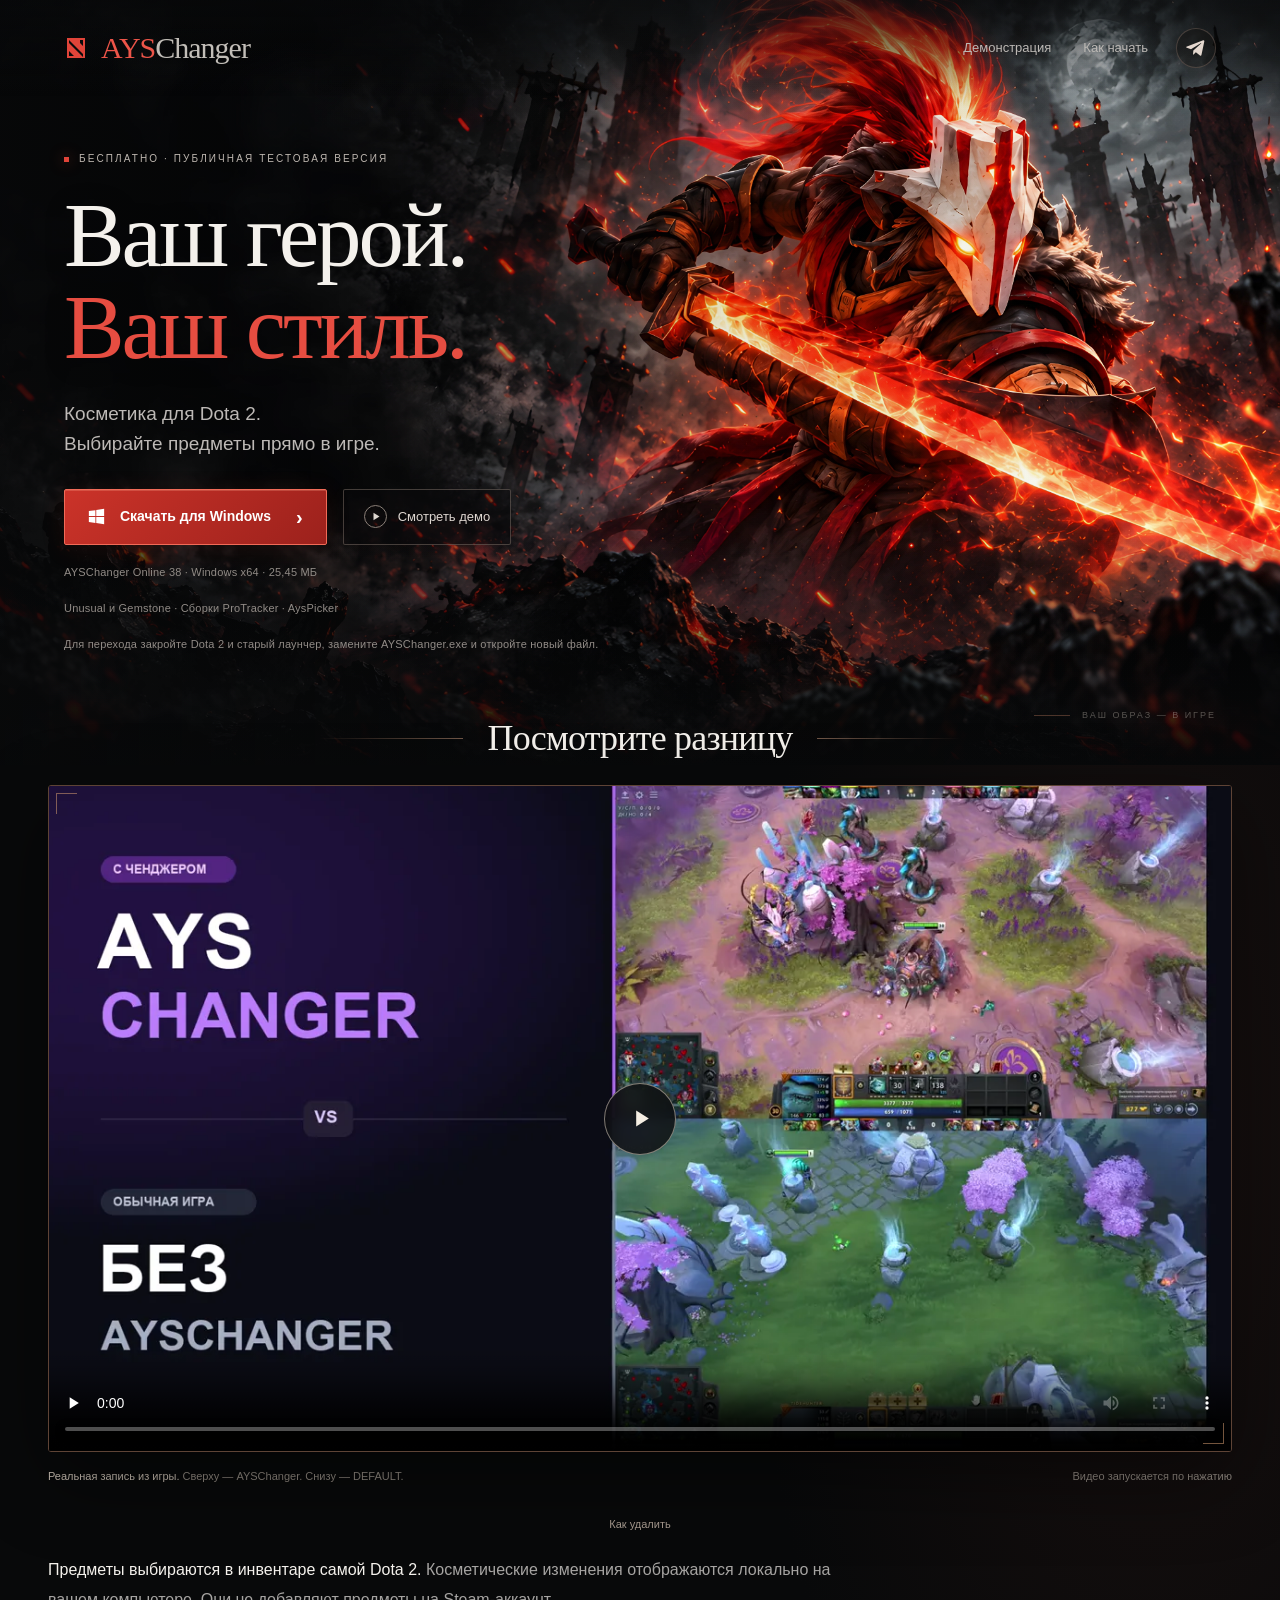
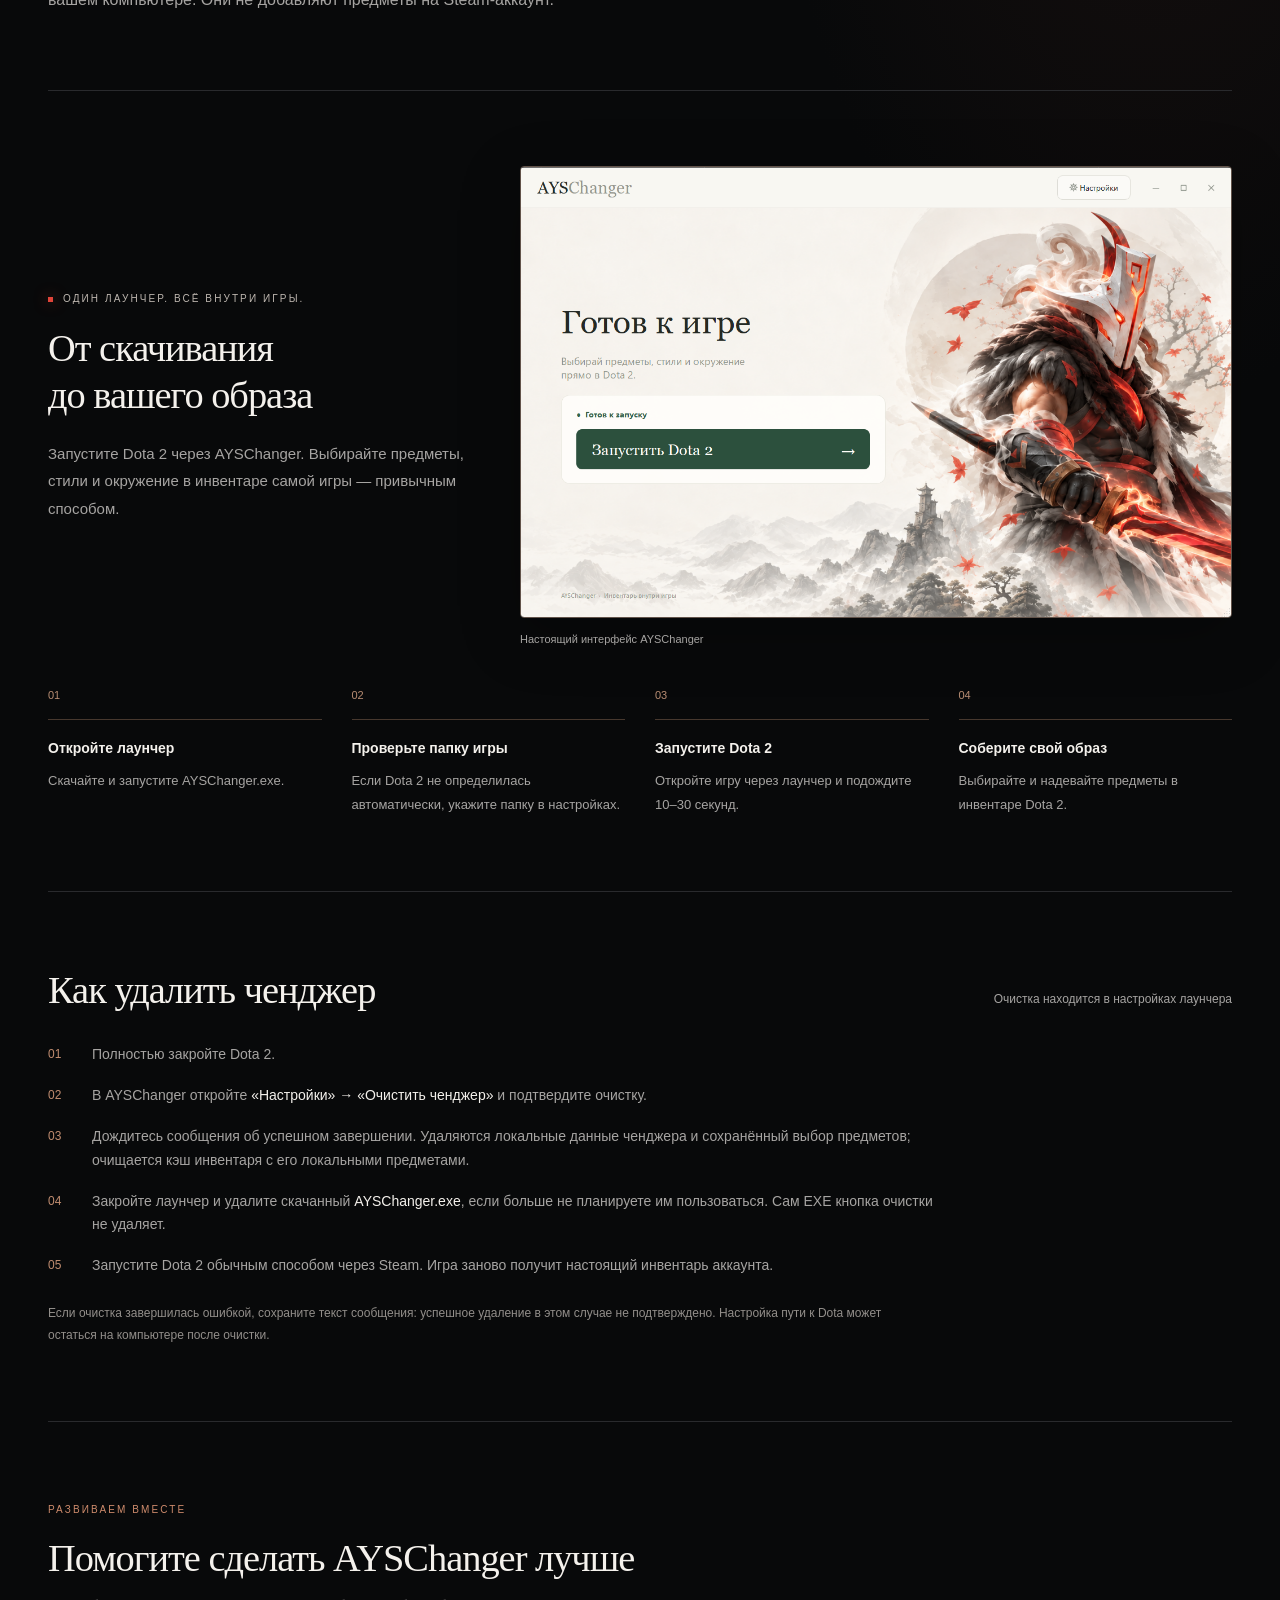
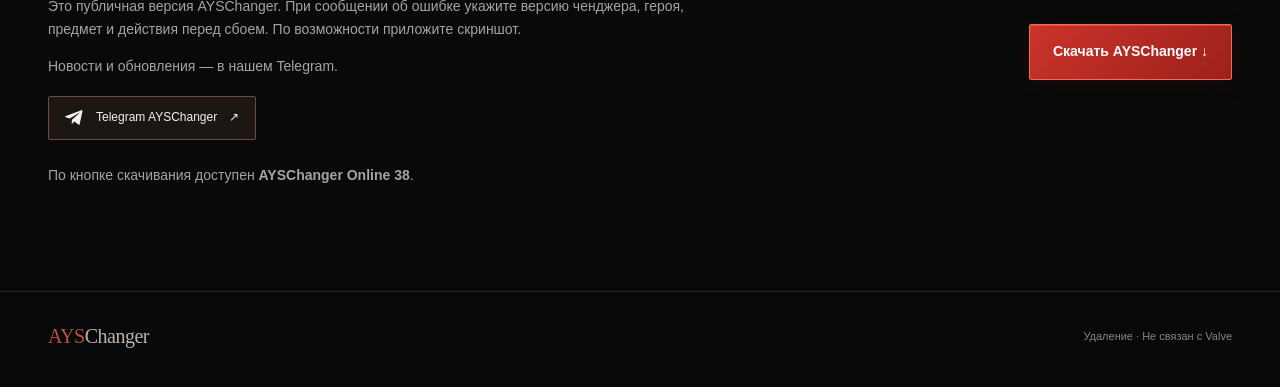
==== index.html @ 78fa3a2d "Publish AYSChanger Online 38 download" ====
<!doctype html>
<html lang="ru">
<head>
  <meta charset="utf-8">
  <meta name="viewport" content="width=device-width, initial-scale=1">
  <meta name="description" content="AYSChanger — бесплатный ченджер для Dota 2. Скачайте лаунчер, выбирайте предметы в инвентаре игры и собирайте свой образ.">
  <meta name="theme-color" content="#08090a">
  <link rel="canonical" href="https://regngod.github.io/AYSChanger/">
  <title>AYSChanger — косметика для Dota 2</title>
  <link rel="stylesheet" href="trust.css">
  <link rel="stylesheet" href="site.css?v=20261023-github">
  <link rel="preload" as="image" href="assets/hero-juggernaut-4k.webp" media="(min-width:801px)" fetchpriority="high">
  <link rel="preload" as="image" href="assets/hero-juggernaut.webp" media="(max-width:800px)" fetchpriority="high">
  <link rel="icon" href="assets/ays-mark.svg" type="image/svg+xml">
  <script src="site.js" defer></script>
</head>
<body>
<header class="site-header"><nav class="wrap" aria-label="Основная навигация"><a class="brand" href="#" aria-label="AYSChanger — на главную"><svg viewBox="0 0 24 24" fill="none" aria-hidden="true"><path d="M3 2h18v20H3z" fill="currentColor"/><path d="m5 4 14 14v3L5 7zm11 0h3v6l-3-3zM5 15l5 5H5z" fill="#090a0b"/></svg><span><b>AYS</b>Changer</span></a><div class="navlinks"><a href="#demo">Демонстрация</a><a href="#start">Как начать</a></div><a class="telegram-header" href="https://t.me/AysChanger" target="_blank" rel="noopener noreferrer" aria-label="AYSChanger в Telegram — откроется в новой вкладке" title="Наш Telegram"><svg viewBox="0 0 24 24" fill="currentColor" aria-hidden="true"><path d="m21.9 4.6-3.3 15.5c-.2 1.1-.9 1.3-1.8.8l-5-3.7-2.4 2.3c-.3.3-.5.5-1 .5l.4-5.1 9.3-8.4c.4-.4-.1-.6-.6-.3L6 13.4l-5-1.6c-1.1-.3-1.1-1.1.2-1.6l19.4-7.5c.9-.3 1.7.2 1.3 1.9Z"/></svg></a></nav></header>
  <main>
    <section class="hero" aria-labelledby="hero-title" data-active="false">
      <div class="hero-art-wrap" aria-hidden="true"><picture><source media="(min-width:801px)" srcset="assets/hero-juggernaut-4k.webp" type="image/webp"><img class="hero-art" src="assets/hero-juggernaut.webp" width="1536" height="1024" alt="" fetchpriority="high" decoding="async"></picture></div>
      <div class="hero-shade" aria-hidden="true"></div>
      <div class="embers" aria-hidden="true"><i></i><i></i><i></i><i></i><i></i><i></i></div>
      <div class="wrap hero-inner"><div class="hero-copy">
        <div class="eyebrow"><span class="dot" aria-hidden="true"></span>Бесплатно · Публичная тестовая версия</div>
        <h1 id="hero-title"><span>Ваш герой.</span><em>Ваш стиль.</em></h1>
        <p class="intro">Косметика для Dota 2.<br>Выбирайте предметы прямо в игре.</p>
        <div class="actions"><a class="button" href="https://github.com/regngod/AYSChanger/releases/download/online-v38/AYSChanger.exe"><svg viewBox="0 0 20 20" fill="currentColor" aria-hidden="true"><path d="M1 3.6 8.7 2.5v7H1zm8.7-1.2L19 1v8.5H9.7zM1 10.5h7.7v7L1 16.4zm8.7 0H19V19l-9.3-1.4z"/></svg>Скачать для Windows <span class="arrow" aria-hidden="true">›</span></a><a class="secondary" href="#demo"><span class="play-small" aria-hidden="true"><svg viewBox="0 0 10 12" fill="currentColor"><path d="m1 1 8 5-8 5z"/></svg></span>Смотреть демо</a></div>
        <p class="download-meta">AYSChanger Online 38 · Windows x64 · 25,45 МБ</p>
        <p class="download-meta">Unusual и Gemstone · Сборки ProTracker · AysPicker</p>
        <p class="download-meta">Для перехода закройте Dota 2 и старый лаунчер, замените AYSChanger.exe и откройте новый файл.</p>
      </div><span class="hero-bottom-note" aria-hidden="true">Ваш образ — в игре</span></div>
    </section>
    <div class="wrap page-content">
    <section class="section demo-section" id="demo" aria-labelledby="demo-title">
      <div class="demo-heading"><h2 id="demo-title">Посмотрите разницу</h2></div>
      <div class="demo-frame"><video id="demo-video" controls playsinline preload="none" poster="assets/demo-poster.webp" aria-label="Сравнение AYSChanger и стандартного оформления Dota 2"><source src="demo.mp4" type="video/mp4">Ваш браузер не поддерживает видео. <a href="demo.mp4">Скачать демонстрацию</a></video><button id="demo-play" class="video-play" type="button" aria-label="Воспроизвести демонстрацию" hidden><svg viewBox="0 0 20 24" fill="currentColor" aria-hidden="true"><path d="m2 2 16 10L2 22z"/></svg></button></div>
      <div class="demo-caption"><p><strong>Реальная запись из игры.</strong> Сверху — AYSChanger. Снизу — DEFAULT.</p><p>Видео запускается по нажатию</p></div>
      <div class="quick-links"><a href="#uninstall">Как удалить</a></div>
      <p class="explain"><strong>Предметы выбираются в инвентаре самой Dota 2.</strong> Косметические изменения отображаются локально на вашем компьютере. Они не добавляют предметы на Steam-аккаунт.</p>
    </section>
    <section class="section" id="start" aria-label="Как начать">
      <div class="launcher-layout" data-reveal><div class="launcher-copy"><div class="eyebrow"><span class="dot" aria-hidden="true"></span>Один лаунчер. Всё внутри игры.</div><h2>От скачивания<br>до вашего образа</h2><p class="explain">Запустите Dota 2 через AYSChanger. Выбирайте предметы, стили и окружение в инвентаре самой игры — привычным способом.</p></div><figure class="launcher-figure"><img class="shot" src="launcher.png" width="1258" height="798" loading="lazy" alt="Лаунчер AYSChanger с кнопкой «Запустить Dota 2»"><figcaption class="caption">Настоящий интерфейс AYSChanger</figcaption></figure></div>
      <div class="steps" data-reveal>
        <div><span class="number">01</span><h3>Откройте лаунчер</h3><p>Скачайте и запустите AYSChanger.exe.</p></div>
        <div><span class="number">02</span><h3>Проверьте папку игры</h3><p>Если Dota 2 не определилась автоматически, укажите папку в настройках.</p></div>
        <div><span class="number">03</span><h3>Запустите Dota 2</h3><p>Откройте игру через лаунчер и подождите 10–30 секунд.</p></div>
        <div><span class="number">04</span><h3>Соберите свой образ</h3><p>Выбирайте и надевайте предметы в инвентаре Dota 2.</p></div>
      </div>
    </section>
    <section data-reveal class="section" id="uninstall" aria-labelledby="uninstall-title">
      <div class="section-head"><h2 id="uninstall-title">Как удалить ченджер</h2><p>Очистка находится в настройках лаунчера</p></div>
      <ol class="uninstall-steps"><li><span>Полностью закройте Dota 2.</span></li><li><span>В AYSChanger откройте <strong>«Настройки» → «Очистить ченджер»</strong> и подтвердите очистку.</span></li><li><span>Дождитесь сообщения об успешном завершении. Удаляются локальные данные ченджера и сохранённый выбор предметов; очищается кэш инвентаря с его локальными предметами.</span></li><li><span>Закройте лаунчер и удалите скачанный <strong>AYSChanger.exe</strong>, если больше не планируете им пользоваться. Сам EXE кнопка очистки не удаляет.</span></li><li><span>Запустите Dota 2 обычным способом через Steam. Игра заново получит настоящий инвентарь аккаунта.</span></li></ol>
      <p class="fineprint">Если очистка завершилась ошибкой, сохраните текст сообщения: успешное удаление в этом случае не подтверждено. Настройка пути к Dota может остаться на компьютере после очистки.</p>
    </section>
    <section class="section closing" data-reveal>
      <div><div class="eyebrow">Развиваем вместе</div><h2 style="margin-top:16px">Помогите сделать AYSChanger лучше</h2><p>Это публичная версия AYSChanger. При сообщении об ошибке укажите версию ченджера, героя, предмет и действия перед сбоем. По возможности приложите скриншот.</p><p>Новости и обновления — в нашем Telegram.</p><a class="outline-button telegram-cta" href="https://t.me/AysChanger" target="_blank" rel="noopener noreferrer"><svg viewBox="0 0 24 24" fill="currentColor" aria-hidden="true"><path d="m21.9 4.6-3.3 15.5c-.2 1.1-.9 1.3-1.8.8l-5-3.7-2.4 2.3c-.3.3-.5.5-1 .5l.4-5.1 9.3-8.4c.4-.4-.1-.6-.6-.3L6 13.4l-5-1.6c-1.1-.3-1.1-1.1.2-1.6l19.4-7.5c.9-.3 1.7.2 1.3 1.9Z"/></svg>Telegram AYSChanger <span aria-hidden="true">↗</span></a><p>По кнопке скачивания доступен <strong>AYSChanger Online 38</strong>.</p></div>
      <a class="button" href="https://github.com/regngod/AYSChanger/releases/download/online-v38/AYSChanger.exe">Скачать AYSChanger ↓</a>
    </section>
    </div>
  </main>
  <footer class="site-footer"><div class="wrap"><a class="footer-brand" href="#"><b>AYS</b>Changer</a><span><a href="#uninstall">Удаление</a> · Не связан с Valve</span></div></footer>
</body>
</html>
---- trust.css ----
/* Additions retain the original site's monochrome palette and typography. */
button,input{font:inherit}button{cursor:pointer}button:disabled{cursor:wait;opacity:.55}
button:focus-visible,summary:focus-visible,label.outline-button:focus-visible{outline:3px solid var(--accent);outline-offset:5px}
.download-meta{font-size:12px;color:var(--muted);margin:18px 0 0}.download-meta span{margin:0 9px;color:#666}.download-meta a,.text-link{color:var(--text);text-decoration:underline;text-decoration-color:#666;text-underline-offset:4px}.text-link:hover,.download-meta a:hover{text-decoration-color:#fff}
.small-label{font-size:11px;text-transform:uppercase;letter-spacing:1.3px;color:var(--muted)}
.mechanism{display:grid;grid-template-columns:1.35fr 1fr;gap:50px}.mechanism .explain{margin:0}.mechanism-note{border-left:1px solid #444;padding-left:26px}.mechanism-note p{color:var(--muted);font-size:14px;margin:12px 0 0}.fineprint{font-size:13px;color:var(--muted);margin:26px 0 0;max-width:850px}
.file-panel{padding:30px;border:1px solid #383838;background:linear-gradient(135deg,#161616,#101010);border-radius:12px}.file-heading{display:flex;justify-content:space-between;align-items:center;gap:20px}.file-heading h3{font-family:Georgia,serif;font-size:34px;font-weight:400;line-height:1.2;margin:8px 0 0}.pill{display:inline-block;font-family:Segoe UI,Arial,sans-serif;font-size:11px;font-weight:400;letter-spacing:.2px;vertical-align:middle;border:1px solid #525252;border-radius:100px;padding:5px 10px;margin-left:10px;color:#c4c4c4}.file-size{font-size:13px;color:var(--muted)}.file-facts{display:grid;grid-template-columns:1fr 1fr;gap:24px;margin:26px 0;padding:20px 0;border-block:1px solid var(--line)}.file-facts p{margin:0;font-size:13px}.file-facts span{display:block;color:var(--muted);margin-bottom:5px}.file-facts strong{font-weight:500}.hash-heading{display:flex;align-items:center;justify-content:space-between;gap:20px}.text-button{border:0;background:none;padding:6px 0;color:var(--text);font-size:12px;text-decoration:underline;text-underline-offset:4px}.hash{display:block;font-family:Consolas,monospace;font-size:13px;line-height:1.9;overflow-wrap:anywhere;word-break:break-all;background:#0b0b0b;border:1px solid #303030;padding:16px;border-radius:6px;letter-spacing:.25px;user-select:all;margin:10px 0 0}.file-actions{display:flex;align-items:center;gap:24px;flex-wrap:wrap;margin-top:20px;font-size:13px}.outline-button{display:inline-flex;align-items:center;justify-content:center;gap:12px;min-height:44px;padding:11px 16px;border:1px solid #5a5a5a;background:#191919;border-radius:6px;font-size:13px;color:var(--text);cursor:pointer;transition:background .15s,border-color .15s}.outline-button:hover{background:#252525;border-color:#999}.report-note{font-size:13px;color:var(--muted);max-width:900px;margin:22px 0 0}.report-note strong{color:#d4d4d4;font-weight:500}.file-details{border-top:1px solid var(--line);margin-top:22px;padding-top:18px;font-size:13px}.file-details summary,.release summary{cursor:pointer;padding:5px 0}.file-details p{color:var(--muted);max-width:850px}.file-details pre{padding:15px;border-radius:6px;border:1px solid #303030;background:#0b0b0b;overflow-x:auto;font-size:12px}.local-check{display:grid;grid-template-columns:1fr auto;gap:16px 28px;align-items:center;margin-top:24px;padding:24px 0 0;border-top:1px solid var(--line)}.local-check h3{margin:0 0 6px}.local-check p{color:var(--muted);font-size:13px;margin:0;max-width:640px}#verify-file{position:absolute;width:1px;height:1px;opacity:0;overflow:hidden;clip-path:inset(50%)}#verify-file:focus-visible+label{outline:3px solid var(--accent);outline-offset:5px}.local-check .verify-result{grid-column:1/-1;white-space:pre-wrap;overflow-wrap:anywhere;min-width:0}.verify-result:empty{display:none}.verify-result[data-state="match"]{color:#d2e7d7}.verify-result[data-state="mismatch"],.verify-result[data-state="error"]{color:#f4c2ae}.review-note{display:grid;grid-template-columns:1fr 2fr;gap:32px;border-bottom:1px solid var(--line);padding:28px 0}.review-note h3{font-family:Georgia,serif;font-weight:400;font-size:25px;margin:5px 0 0}.review-note p{font-size:14px;color:var(--muted);margin:0 0 12px}.review-note a{font-size:13px}.copy-result{font-size:12px;color:var(--muted);min-height:20px;margin:12px 0 0}
.release{display:grid;grid-template-columns:235px 1fr;gap:38px;padding:28px 0;border-top:1px solid var(--line)}.release-side h3{font-family:Georgia,serif;font-size:29px;font-weight:400;margin:8px 0 6px}.release-side time{font-size:12px;color:var(--muted)}.release-body p{font-size:14px;margin:0 0 12px}.release-body details{font-size:13px}.muted{color:var(--muted)}.release .hash{margin-bottom:12px;font-size:12px}
.issue-list{list-style:none;padding:0;margin:0}.issue-list li{display:grid;grid-template-columns:300px 1fr;gap:36px;border-top:1px solid var(--line);padding:20px 0;font-size:14px}.issue-list strong{font-weight:500}.issue-list span{color:var(--muted)}.uninstall-steps{counter-reset:uninstall;list-style:none;margin:0;padding:0;max-width:900px}.uninstall-steps li{counter-increment:uninstall;display:flex;gap:22px;margin:0 0 18px;font-size:14px;color:var(--muted)}.uninstall-steps li:before{content:counter(uninstall,decimal-leading-zero);font-size:12px;padding-top:2px;color:var(--text);min-width:22px}.uninstall-steps strong{color:var(--text);font-weight:500}
@media(max-width:800px){.navlinks{gap:16px;flex-wrap:wrap;justify-content:flex-end}.mechanism{gap:28px}.file-heading{align-items:flex-start;flex-direction:column;gap:10px}.release{grid-template-columns:180px 1fr;gap:24px}.issue-list li{grid-template-columns:230px 1fr;gap:24px}}
@media(max-width:560px){nav{flex-wrap:wrap;justify-content:flex-start;padding-block:18px;gap:12px}.navlinks{justify-content:flex-start;column-gap:18px;row-gap:8px;font-size:12px}.mechanism,.review-note,.release,.issue-list li{grid-template-columns:1fr;gap:18px}.mechanism-note{padding-left:18px}.file-panel{padding:20px 16px}.file-heading h3{font-size:30px}.file-facts{grid-template-columns:1fr;gap:16px;margin-block:20px}.hash-heading{align-items:flex-start;flex-direction:column;gap:4px}.hash{font-size:12px;padding:12px}.file-actions{align-items:flex-start;flex-direction:column;gap:16px}.local-check{grid-template-columns:1fr;gap:16px}.review-note{gap:12px}.release-side h3{font-size:25px}.issue-list li{gap:8px}.download-meta span{margin-inline:4px}.pill{font-size:10px}.section-head p{font-size:13px}}
@media(prefers-reduced-motion:reduce){.outline-button{transition:none}}
---- site.css ----
:root{color-scheme:dark;--bg:#08090a;--panel:#111214;--text:#f4f1ec;--muted:#a6a4a2;--accent:#e04439;--line:#292a2d;--font-head:Georgia,'Times New Roman',serif}
*{box-sizing:border-box}html{scroll-behavior:smooth;scroll-padding-top:26px}body{margin:0;background:radial-gradient(ellipse at 90% 32%,#18100f 0,transparent 25%),var(--bg);color:var(--text);font:16px/1.65 'Segoe UI',Arial,sans-serif;-webkit-font-smoothing:antialiased}a{color:inherit;text-decoration:none}button,input{font:inherit}button{cursor:pointer}a,button,summary,label{ -webkit-tap-highlight-color:transparent}a:focus-visible,button:focus-visible,summary:focus-visible,video:focus-visible{outline:2px solid #ff8677;outline-offset:6px}::selection{background:#a7352e;color:#fff}.wrap{width:min(1200px,calc(100% - 96px));margin-inline:auto}
.site-header{position:absolute;inset:0 0 auto;z-index:5;border:0;background:linear-gradient(#08090a9c,transparent)}nav{min-height:96px;display:flex;align-items:center;justify-content:space-between;gap:28px}.brand{display:inline-flex;align-items:center;gap:13px;font:30px/1 var(--font-head);letter-spacing:-1px;white-space:nowrap}.brand svg{width:24px;height:24px;flex-shrink:0;color:var(--accent)}.brand b{font-weight:400;color:#ed5549}.brand span{color:#c2beb8}.navlinks{display:flex;align-items:center;gap:32px;font-size:13px;color:#bcb8b4}.navlinks a{position:relative;transition:color .2s}.navlinks a:after{content:'';position:absolute;bottom:-8px;left:0;right:0;height:1px;background:var(--accent);transform:scaleX(0);transform-origin:left;transition:transform .24s}.navlinks a:hover{color:#fff}.navlinks a:hover:after{transform:scaleX(1)}
.hero{position:relative;isolation:isolate;min-height:730px;overflow:hidden;background:#08090a}.hero-art-wrap{position:absolute;inset:0;z-index:-3;transform:translate3d(var(--hero-x,0px),var(--hero-y,0px),0) scale(1.04);will-change:transform}.hero-art{width:100%;height:100%;object-fit:cover;object-position:50% 37%;display:block;animation:art-in 1.7s cubic-bezier(.15,.65,.25,1) both}.hero-shade{position:absolute;inset:0;z-index:-2;background:linear-gradient(90deg,#08090aea 0%,#08090abd 31%,#08090a28 63%,transparent 100%),linear-gradient(0deg,#08090a 0%,#08090a00 30%,#08090a00 83%,#08090a44 100%)}.hero-inner{position:relative;padding-top:151px;padding-bottom:112px}.hero-copy{max-width:665px}.eyebrow{display:flex;align-items:center;gap:10px;color:#bdb6af;font-size:10px;letter-spacing:2.1px;text-transform:uppercase}.dot{width:5px;height:5px;background:var(--accent);box-shadow:0 0 14px #f05c3c88;display:inline-block}.hero h1{font-family:var(--font-head);font-weight:400;font-size:clamp(68px,7.1vw,104px);line-height:1.02;letter-spacing:-3px;margin:22px 0 24px;text-shadow:0 3px 30px #0003}.hero h1 span,.hero h1 em{display:block}.hero h1 em{font-style:normal;color:#e64d41}.intro{max-width:465px;font-size:19px;line-height:1.6;color:#bdb9b6;margin:0 0 29px}.actions{display:flex;gap:16px;align-items:center;flex-wrap:wrap}.button{position:relative;display:inline-flex;align-items:center;justify-content:center;gap:15px;min-height:56px;padding:15px 23px;border:1px solid #f16b58;border-radius:2px;background:linear-gradient(135deg,#cb3329,#9c211c);box-shadow:0 4px 26px #c835201b,inset 0 1px #ffb19440;font-size:14px;font-weight:600;color:#fff;transition:transform .25s,box-shadow .25s,border-color .25s}.button svg{height:17px;width:17px;flex:none}.button:hover{transform:translateY(-3px);box-shadow:0 8px 32px #d53e3438;border-color:#ff9882}.button:active{transform:translateY(0)}.button .arrow{margin-left:10px;font-size:20px;line-height:1;transition:transform .25s}.button:hover .arrow{transform:translateX(3px)}.hero .secondary{display:inline-flex;align-items:center;justify-content:center;gap:11px;min-height:56px;padding:13px 20px;border:1px solid #82746a80;border-radius:2px;background:#08090a66;color:#ddd6d0;font-size:13px;transition:border-color .25s,background .25s,transform .25s}.hero .secondary:hover{border-color:#cfa18c;background:#171211;transform:translateY(-2px)}.play-small{width:23px;height:23px;border:1px solid #8b8078;border-radius:50%;display:grid;place-items:center}.play-small svg{width:9px;height:9px;margin-left:2px}.download-meta{font-size:11px;color:#918b86;margin:18px 0 0;letter-spacing:.2px}.download-meta a{color:#c9b4a8;text-decoration-color:#63413b}.download-meta span{margin:0 8px}.hero-bottom-note{position:absolute;right:0;bottom:42px;font-size:9px;letter-spacing:2px;color:#a29b9380;text-transform:uppercase}.hero-bottom-note:before{content:'';display:inline-block;width:36px;height:1px;background:#b3765b66;margin-right:12px;vertical-align:middle}
.embers{position:absolute;inset:0;z-index:-1;overflow:hidden;pointer-events:none}.embers i{position:absolute;display:block;width:2px;height:3px;bottom:18%;background:#ff9257;box-shadow:0 0 10px #f64d28;border-radius:50%;opacity:0;animation:ember 8s linear infinite;animation-play-state:paused}.hero[data-active="true"] .embers i{animation-play-state:running}.embers i:nth-child(1){left:70%;animation-delay:-2s}.embers i:nth-child(2){left:82%;animation-delay:-6s;animation-duration:10s}.embers i:nth-child(3){left:93%;animation-delay:-4s;animation-duration:7s}.embers i:nth-child(4){left:61%;animation-delay:-1s;animation-duration:11s}.embers i:nth-child(5){left:76%;animation-delay:-8s;animation-duration:12s}.embers i:nth-child(6){left:86%;animation-delay:-3s;animation-duration:9s}
.page-content{position:relative;z-index:1}.section{padding:75px 0;border-top:1px solid var(--line)}.section-head{display:flex;align-items:baseline;justify-content:space-between;gap:28px;margin-bottom:30px}.section-head p{font-size:12px;color:var(--muted);margin:0;max-width:430px}h2{font-family:var(--font-head);font-size:clamp(31px,3vw,41px);line-height:1.2;font-weight:400;letter-spacing:-1px;margin:0}h3{font-size:16px;font-weight:600;margin:16px 0 8px}.explain{font-size:16px;line-height:1.85;color:var(--muted);max-width:800px;margin:22px 0 0}.explain strong{color:var(--text);font-weight:500}.caption{color:var(--muted);font-size:11px;margin:12px 0 0}
.demo-section{position:relative;padding-top:0;margin-top:-48px;border-top:0}.demo-heading{display:flex;align-items:center;justify-content:center;gap:25px;margin-bottom:25px}.demo-heading:before,.demo-heading:after{content:'';height:1px;max-width:145px;width:14%;background:linear-gradient(90deg,transparent,#705647)}.demo-heading:after{transform:rotate(180deg)}.demo-heading h2{text-align:center;font-size:36px;letter-spacing:-.8px}.demo-frame{position:relative;border:1px solid #5e4335;border-radius:3px;box-shadow:0 26px 80px #0007;background:#0a0b0c;overflow:hidden}.demo-frame:before,.demo-frame:after{content:'';position:absolute;z-index:2;width:20px;height:20px;pointer-events:none}.demo-frame:before{top:7px;left:7px;border-top:1px solid #d39c6f8c;border-left:1px solid #d39c6f8c}.demo-frame:after{right:7px;bottom:7px;border-right:1px solid #d39c6f8c;border-bottom:1px solid #d39c6f8c}video{display:block;width:100%;aspect-ratio:16/9;background:#08090a;border:0;border-radius:0;object-fit:contain}.video-play{position:absolute;left:50%;top:50%;transform:translate(-50%,-50%);height:72px;width:72px;display:grid;place-items:center;border:1px solid #e1d4c28c;border-radius:50%;background:#0a0b0ccc;color:#f5eee3;backdrop-filter:blur(8px);transition:background .2s,box-shadow .2s,opacity .2s}.video-play svg{width:19px;height:19px;margin-left:4px}.video-play:hover{background:#9e3025;box-shadow:0 0 0 10px #d95a2420}.demo-frame.is-playing .video-play{opacity:0;pointer-events:none}.video-play[hidden]{display:none}.demo-caption{display:flex;justify-content:space-between;gap:22px;margin-top:15px;color:#938b83;font-size:11px}.demo-caption p{margin:0}.demo-caption strong{color:#ccc1b5;font-weight:400}.quick-links{display:flex;justify-content:center;align-items:center;gap:28px;flex-wrap:wrap;margin-top:30px;font-size:11px;color:#a99c91}.quick-links a:hover{color:#f1b19a}.quick-links a+a:before{content:'·';display:inline-block;color:#65584e;margin-right:28px}
.launcher-layout{display:grid;grid-template-columns:.8fr 1.35fr;align-items:center;gap:50px;margin-bottom:38px}.launcher-copy h2{max-width:400px}.launcher-copy .explain{font-size:15px;line-height:1.85;margin-top:22px}.launcher-copy .eyebrow{margin-bottom:18px}.launcher-figure{margin:0}.shot{display:block;width:100%;height:auto;border:1px solid #62534a;border-radius:4px;box-shadow:0 16px 60px #0004}.steps{display:grid;grid-template-columns:repeat(4,1fr);gap:30px;margin-top:38px}.number{display:block;color:#b88d73;font-size:11px;padding-bottom:15px;border-bottom:1px solid #47382e}.steps p{font-size:13px;line-height:1.8;color:var(--muted);margin:0}.steps h3{font-size:14px;margin:17px 0 9px}
.small-label{color:#aa9586;font-size:10px;letter-spacing:1.5px}.file-panel{border-color:#483a32;border-radius:4px;background:linear-gradient(130deg,#181412,#0e1012 60%);box-shadow:0 18px 60px #0002}.file-heading h3{font-family:var(--font-head);font-size:33px}.pill{border-color:#625248;color:#c4b2a4;border-radius:2px}.file-facts strong{color:#e0d8cf;font-weight:500}.hash{border-color:#3c3028;background:#08090a;border-radius:2px;color:#e9d8c4;font-size:12px}.file-size,.file-facts span{color:#a2988f}.outline-button{border-radius:2px;background:#1d1714;border-color:#6c4e3c;font-size:12px;transition:background .2s,border-color .2s,transform .2s}.outline-button:hover{background:#2b1c17;border-color:#b77c56;transform:translateY(-2px)}.text-link,.download-meta a{text-decoration-color:#705448}.text-link:hover{color:#f1b19a;text-decoration-color:#c9765f}.file-details pre{border-radius:2px;background:#090a0b;border-color:#3c3028}.review-note{border-color:var(--line)}.review-note h3{font-family:var(--font-head);font-size:25px}.copy-result{color:#b8a08d}.release{grid-template-columns:225px 1fr;gap:50px}.release-side h3{font-family:var(--font-head);font-size:29px}.release-body p{font-size:14px;line-height:1.8}.issue-list li{grid-template-columns:300px 1fr;gap:35px}.issue-list strong{font-weight:500;color:#d8cabd}.uninstall-steps li:before{color:#c18d70}.fineprint{font-size:12px;color:#928e8a;line-height:1.8}
.closing{display:grid;grid-template-columns:1fr auto;gap:50px;align-items:center;padding:80px 0 90px}.closing .eyebrow{color:#ce8b6c}.closing h2{max-width:620px}.closing p{color:var(--muted);font-size:14px;max-width:660px}.closing a:not(.button){text-decoration:underline;text-underline-offset:4px;text-decoration-color:#78533f}.site-footer{border-top:1px solid #30241e;padding:28px 0 34px;color:#8d847b;font-size:11px;background:#070809}.site-footer .wrap{display:flex;align-items:center;justify-content:space-between;gap:24px}.site-footer a:hover{color:#e5b092}.footer-brand{font-family:var(--font-head);font-size:20px;color:#bdb2a9;letter-spacing:-.5px}.footer-brand b{color:#b95142;font-weight:400}
.motion-ready [data-reveal]{opacity:0;transform:translateY(20px);transition:opacity .75s cubic-bezier(.2,.65,.3,1),transform .75s cubic-bezier(.2,.65,.3,1)}.motion-ready [data-reveal].in-view{opacity:1;transform:none}.hero-copy>*{animation:copy-in .8s cubic-bezier(.2,.65,.3,1) both}.hero-copy>:nth-child(2){animation-delay:.12s}.hero-copy>:nth-child(3){animation-delay:.22s}.hero-copy>:nth-child(4){animation-delay:.32s}.hero-copy>:nth-child(5){animation-delay:.4s}@keyframes copy-in{from{opacity:0;transform:translateY(16px)}to{opacity:1;transform:none}}@keyframes art-in{from{opacity:0;transform:scale(1.03)}to{opacity:1;transform:scale(1)}}@keyframes ember{0%{transform:translate3d(0,0,0);opacity:0}15%{opacity:.6}80%{opacity:.35}100%{transform:translate3d(-45px,-260px,0);opacity:0}}
/* Small overscan covers pointer movement without scaling the entire image by four percent. */
.hero-art-wrap{inset:-6px;transform:translate3d(var(--hero-x,0px),var(--hero-y,0px),0)}.hero-art-wrap picture{display:block;width:100%;height:100%}
/* The opening scene follows the viewport; long-form sections retain .wrap's readable width. */
@media(min-width:1280px){.site-header .wrap,.hero-inner{width:calc(100% - clamp(96px,10vw,320px))}.hero-copy{max-width:800px}.hero-shade{background:linear-gradient(90deg,#08090ad6 0%,#08090a88 22%,#08090a14 58%,transparent 100%),linear-gradient(0deg,#08090a 0%,#08090a00 30%,#08090a00 83%,#08090a44 100%)}}
@media(min-width:1800px){.hero-art{object-position:50% 34%}.hero{min-height:800px}.hero-inner{padding-top:151px;padding-bottom:112px}.hero h1{font-size:clamp(104px,5.4vw,140px)}.hero .intro{font-size:20px}}
@media(max-width:1100px){.wrap{width:calc(100% - 64px)}.navlinks{gap:23px;font-size:12px}.hero-art{object-position:60% 38%}.hero h1{font-size:84px}.hero-copy{max-width:580px}.hero-shade{background:linear-gradient(90deg,#08090af0,#08090ab0 35%,#08090a22 83%),linear-gradient(0deg,#08090a,transparent 40%)}.hero-inner{padding-bottom:110px}.launcher-layout{gap:32px}.steps{gap:24px}.section-head{gap:22px}.release{grid-template-columns:190px 1fr;gap:28px}.issue-list li{grid-template-columns:250px 1fr;gap:25px}}
@media(max-width:800px){.wrap{width:calc(100% - 40px)}nav{min-height:84px;gap:16px}.brand{font-size:25px;gap:10px}.brand svg{width:21px;height:21px}.navlinks{column-gap:18px;row-gap:12px;flex-wrap:wrap;justify-content:flex-end;font-size:11px}.hero h1{font-size:74px}.hero-inner{padding-top:138px}.intro{font-size:17px;max-width:410px}.hero-art{object-position:65% 34%}.hero-shade{background:linear-gradient(90deg,#08090aef,#08090ab0 45%,#08090a35),linear-gradient(0deg,#08090a,transparent 40%)}.hero-bottom-note{display:none}.section{padding:54px 0}.demo-section{padding-top:0;margin-top:-44px}.demo-heading h2{font-size:31px}.launcher-layout{grid-template-columns:1fr;gap:28px}.launcher-copy{max-width:620px}.launcher-copy h2{max-width:none}.launcher-copy .explain{margin-top:15px}.steps{grid-template-columns:1fr 1fr;gap:25px}.section-head{display:block;margin-bottom:24px}.section-head p{margin-top:13px}.file-heading{align-items:flex-start;flex-direction:column;gap:12px}.closing{grid-template-columns:1fr;gap:24px}.closing .button{justify-self:start}.embers{display:none}.hero-art-wrap{will-change:auto;transform:none}.demo-caption{flex-wrap:wrap;gap:8px}.quick-links{gap:18px}.quick-links a+a:before{margin-right:18px}.file-panel{padding:24px}}
@media(max-width:560px){.wrap{width:calc(100% - 36px)}nav{min-height:104px;justify-content:flex-start;flex-wrap:wrap;gap:14px;padding:19px 0 15px}.brand{font-size:26px}.navlinks{width:100%;justify-content:flex-start;column-gap:19px;row-gap:8px;font-size:11px}.hero{min-height:850px}.hero-art-wrap{inset:80px 0 auto;height:490px}.hero-art{object-position:71% 30%;opacity:.9}.hero-shade{background:linear-gradient(0deg,#08090a 0%,#08090af5 40%,#08090a12 73%,#08090a50 100%),linear-gradient(90deg,#08090a40,transparent 50%,#08090a18)}.hero-inner{padding-top:405px;padding-bottom:94px}.hero-copy{max-width:100%}.hero h1{font-size:clamp(52px,14vw,75px);letter-spacing:-2px;line-height:1.03;margin:19px 0 22px}.eyebrow{font-size:9px;letter-spacing:1.6px}.intro{font-size:16px;max-width:360px;line-height:1.7;margin-bottom:25px}.hero .actions{gap:12px}.hero .button{min-height:53px;font-size:13px;gap:12px;padding-inline:17px;flex:1 1 200px}.hero .button .arrow{margin-left:auto}.hero .secondary{min-height:49px;font-size:12px;padding:10px 17px;flex:1 1 145px}.download-meta{font-size:10px;line-height:1.8;margin-top:17px}.download-meta span{margin-inline:5px}.hero .download-meta a{display:inline-block}.demo-section{margin-top:-33px;padding-top:0}.demo-heading{gap:15px;margin-bottom:21px}.demo-heading h2{font-size:29px;letter-spacing:-.6px}.demo-heading:before,.demo-heading:after{max-width:38px;width:9%}.video-play{width:50px;height:50px}.video-play svg{width:14px;height:14px}.demo-frame:before,.demo-frame:after{width:12px;height:12px}.demo-caption{font-size:10px;line-height:1.8}.demo-caption p{max-width:290px}.quick-links{justify-content:flex-start;column-gap:13px;row-gap:10px;font-size:10px;margin-top:24px}.quick-links a+a:before{margin-right:13px}.section{padding-block:43px}.demo-section{padding-top:0}.section h2{font-size:31px}.explain{font-size:15px}.launcher-layout{gap:24px}.steps{gap:26px 20px}.steps h3{font-size:13px}.steps p{font-size:12px}.number{font-size:10px}.file-panel{padding:21px 16px}.file-heading h3{font-size:29px}.file-size{font-size:12px}.file-facts{grid-template-columns:1fr;gap:17px}.file-facts strong{font-size:12px}.hash-heading{align-items:flex-start;flex-direction:column;gap:3px}.hash{font-size:11px;letter-spacing:0;padding:12px}.file-actions{align-items:flex-start;flex-direction:column;gap:17px}.local-check{grid-template-columns:1fr;gap:18px}.local-check h3{font-size:15px}.local-check p,.report-note,.file-details{font-size:12px}.review-note{grid-template-columns:1fr;gap:14px}.review-note p{font-size:13px}.release{grid-template-columns:1fr;gap:14px;padding-block:25px}.release-body p{font-size:13px}.release .hash{font-size:11px}.issue-list li{grid-template-columns:1fr;gap:8px;font-size:13px}.uninstall-steps li{font-size:13px;gap:15px}.closing{padding-block:48px 58px;gap:22px}.closing p{font-size:13px}.closing .button{min-height:53px;font-size:13px}.site-footer .wrap{align-items:flex-start;flex-direction:column;gap:12px}.site-footer{font-size:10px}.footer-brand{font-size:21px}}
@media(prefers-reduced-motion:reduce){html{scroll-behavior:auto}.hero-art,.hero-copy>*,.embers i{animation:none!important}.embers{display:none}.hero-art-wrap{transform:none!important;will-change:auto}.motion-ready [data-reveal]{opacity:1;transform:none;transition:none}a,button,.navlinks a:after,.button .arrow,.outline-button{transition:none!important}}

/* Telegram links. */
.site-header .navlinks{margin-left:auto}
.telegram-header{display:inline-flex;align-items:center;justify-content:center;width:40px;height:40px;flex-shrink:0;border:1px solid #74625b80;border-radius:50%;color:#e4d7ce;background:#100d0b55;transition:color .2s,border-color .2s,background .2s}
.telegram-header svg{width:20px;height:20px}
.telegram-header:hover{color:#fff;border-color:#cfa18c;background:#2b1c17}
.closing a.telegram-cta{text-decoration:none;margin:4px 0 10px}
.telegram-cta svg{width:19px;height:19px;flex-shrink:0}
@media(max-width:560px){.site-header .brand{order:0}.site-header .telegram-header{order:1;margin-left:auto}.site-header .navlinks{order:2;flex-basis:100%;margin-left:0}}
@media(prefers-reduced-motion:reduce){.telegram-header{transition:none}}
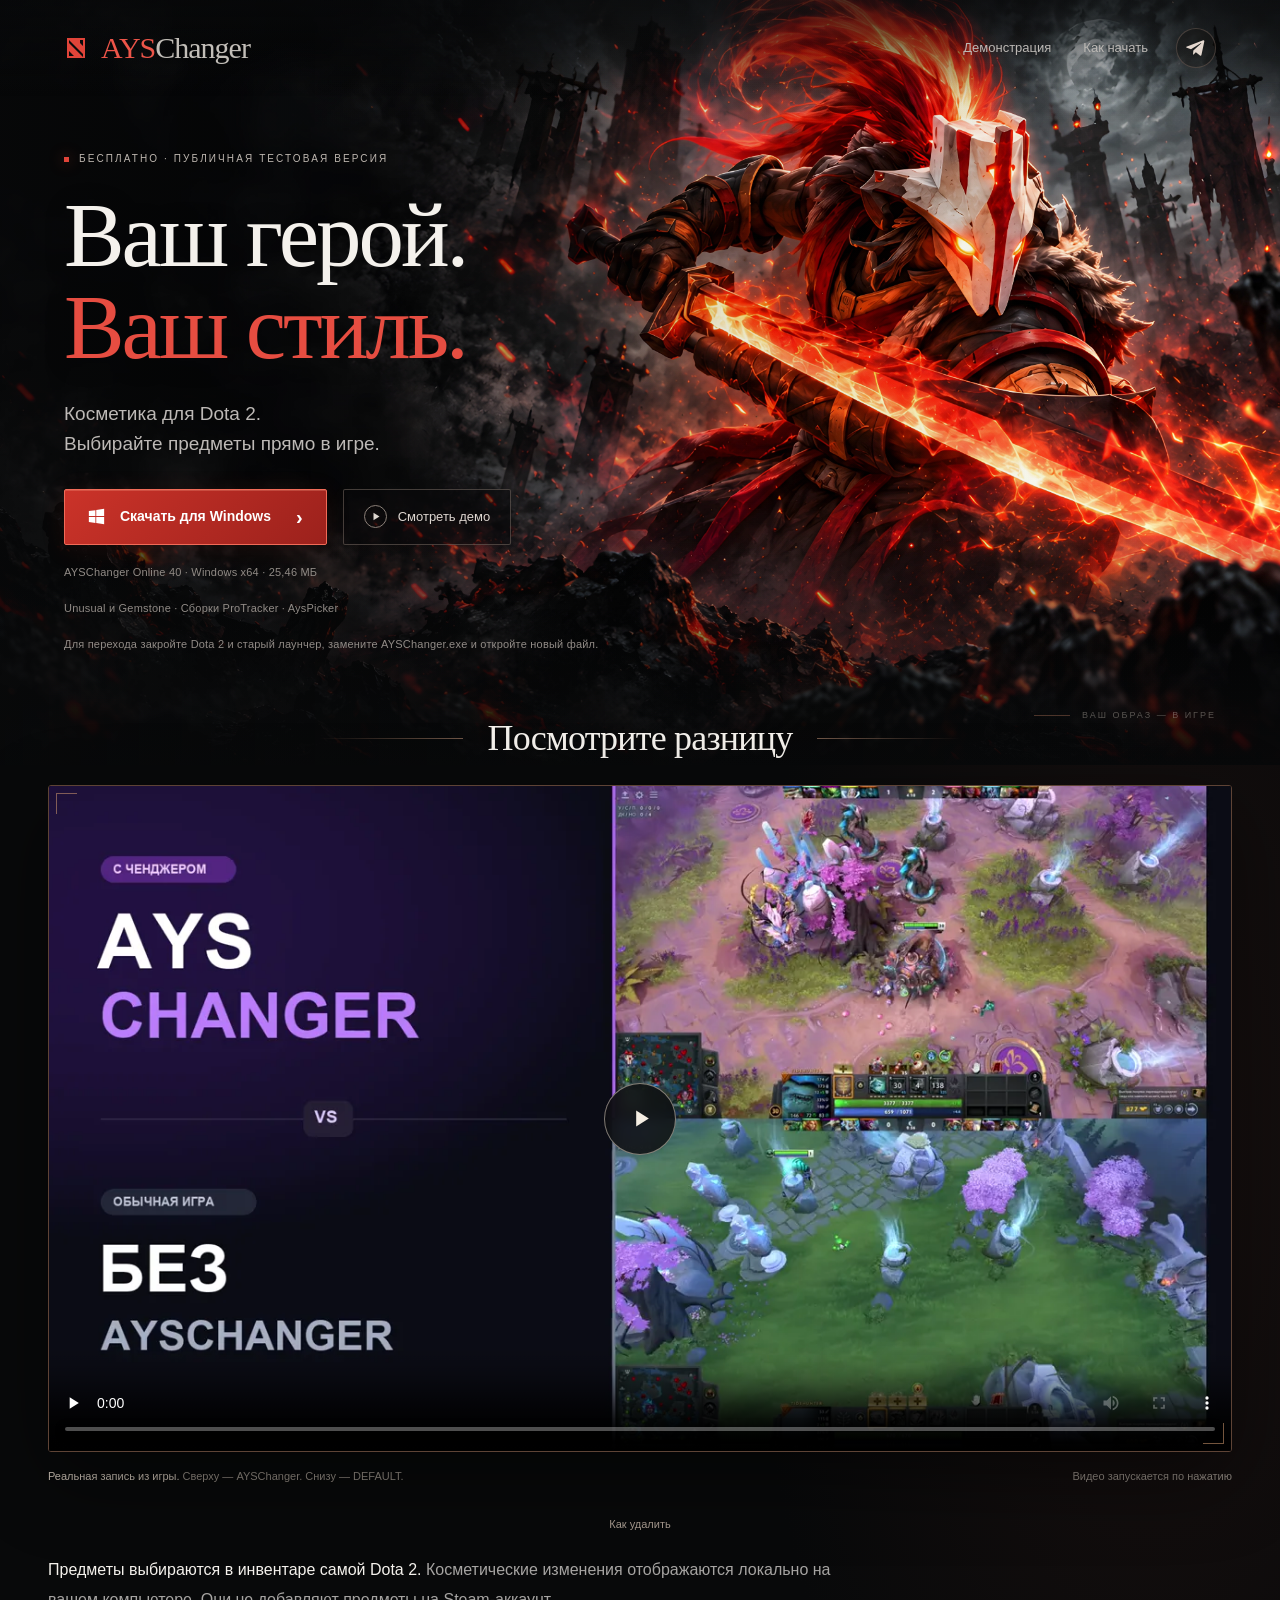
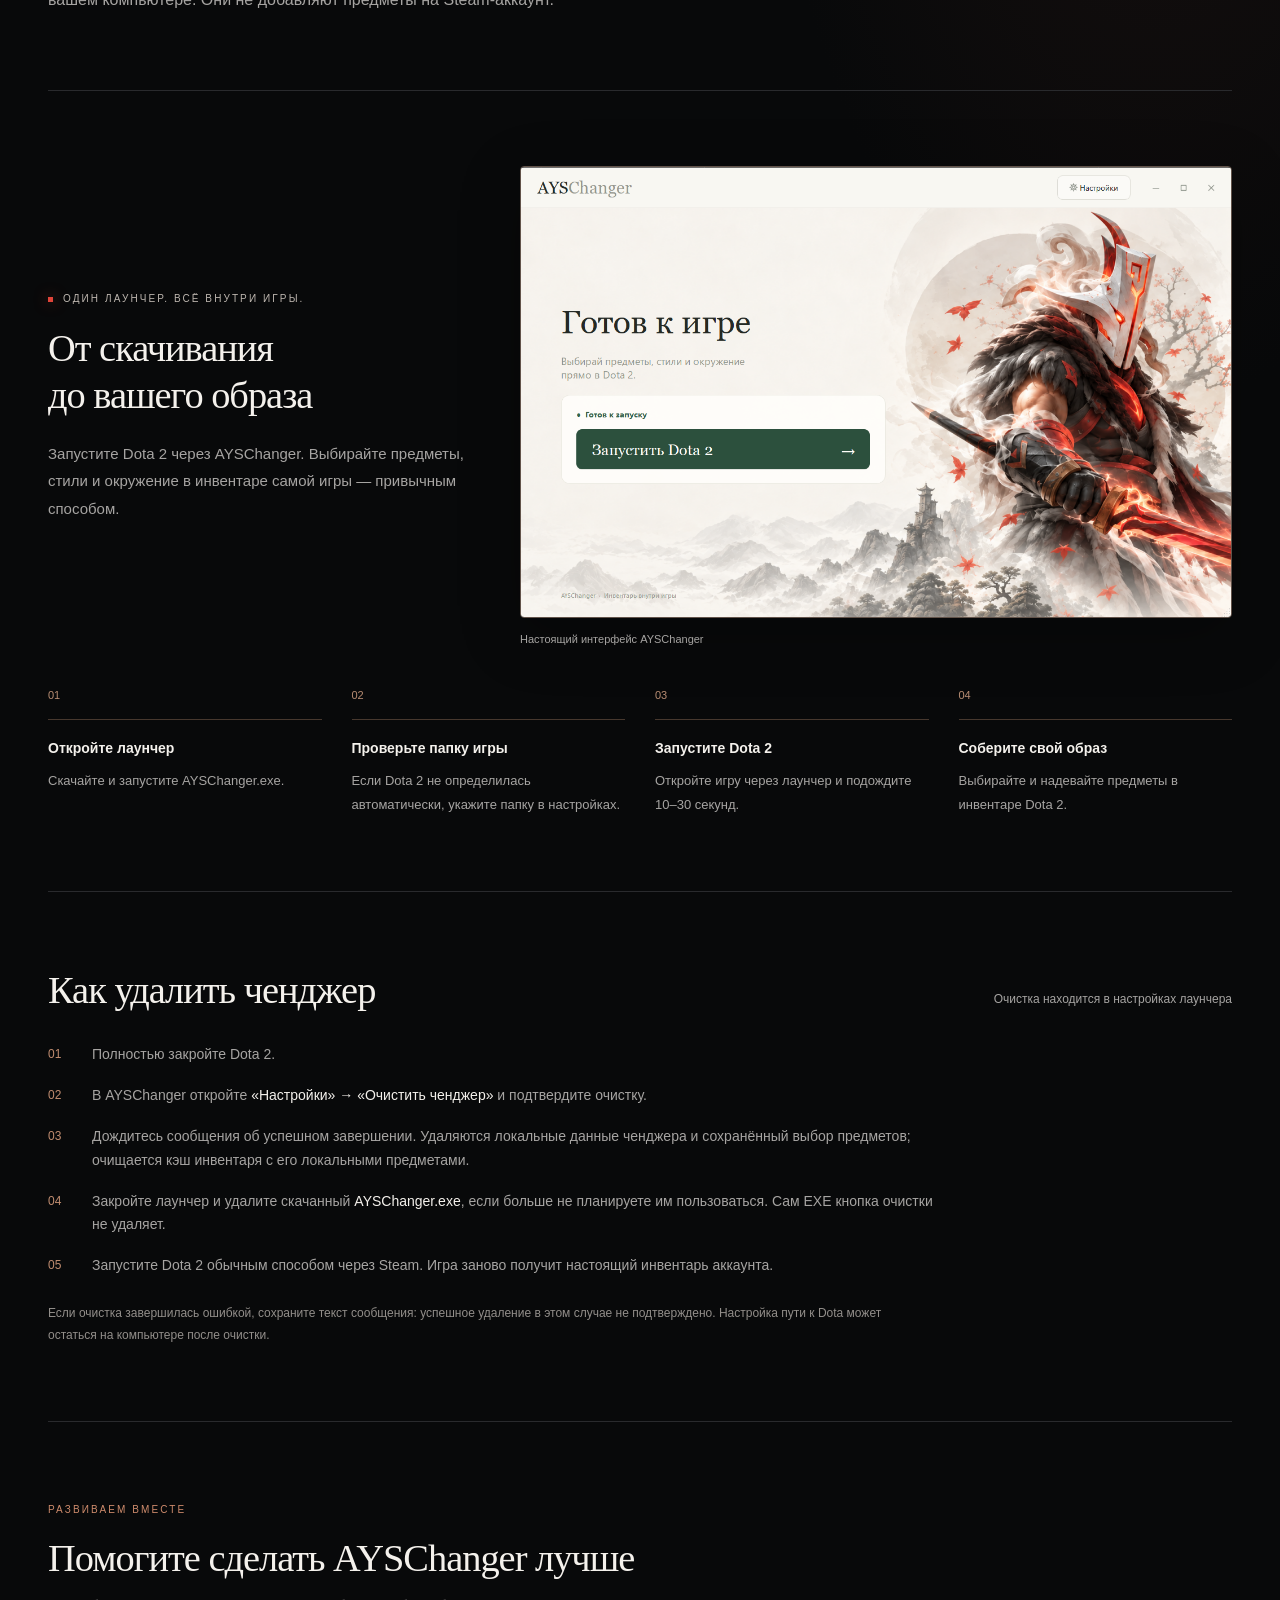
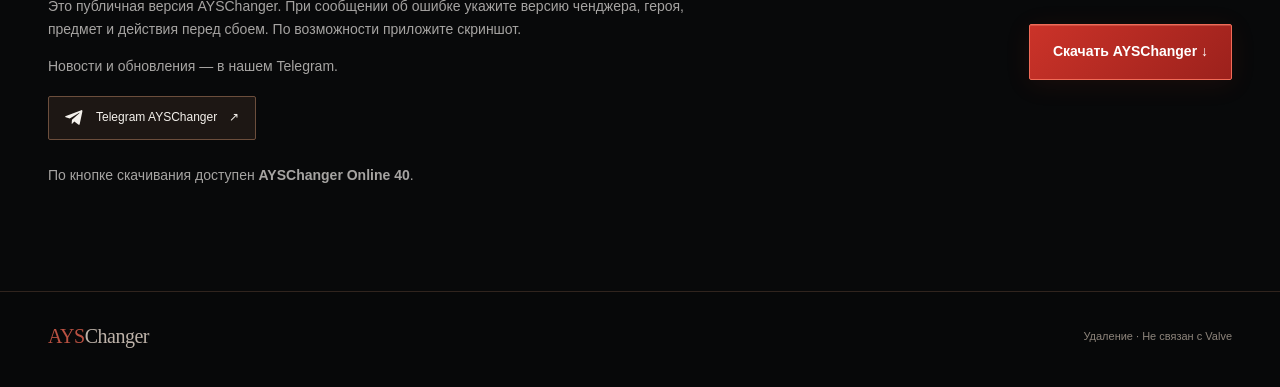
==== commit 81e279f4: "Publish AYSChanger Online 40 download" ====
--- a/index.html
+++ b/index.html
@@ -25,8 +25,8 @@
         <div class="eyebrow"><span class="dot" aria-hidden="true"></span>Бесплатно · Публичная тестовая версия</div>
         <h1 id="hero-title"><span>Ваш герой.</span><em>Ваш стиль.</em></h1>
         <p class="intro">Косметика для Dota 2.<br>Выбирайте предметы прямо в игре.</p>
-        <div class="actions"><a class="button" href="https://github.com/regngod/AYSChanger/releases/download/online-v38/AYSChanger.exe"><svg viewBox="0 0 20 20" fill="currentColor" aria-hidden="true"><path d="M1 3.6 8.7 2.5v7H1zm8.7-1.2L19 1v8.5H9.7zM1 10.5h7.7v7L1 16.4zm8.7 0H19V19l-9.3-1.4z"/></svg>Скачать для Windows <span class="arrow" aria-hidden="true">›</span></a><a class="secondary" href="#demo"><span class="play-small" aria-hidden="true"><svg viewBox="0 0 10 12" fill="currentColor"><path d="m1 1 8 5-8 5z"/></svg></span>Смотреть демо</a></div>
-        <p class="download-meta">AYSChanger Online 38 · Windows x64 · 25,45 МБ</p>
+        <div class="actions"><a class="button" href="https://github.com/regngod/AYSChanger/releases/download/online-v40/AYSChanger.exe"><svg viewBox="0 0 20 20" fill="currentColor" aria-hidden="true"><path d="M1 3.6 8.7 2.5v7H1zm8.7-1.2L19 1v8.5H9.7zM1 10.5h7.7v7L1 16.4zm8.7 0H19V19l-9.3-1.4z"/></svg>Скачать для Windows <span class="arrow" aria-hidden="true">›</span></a><a class="secondary" href="#demo"><span class="play-small" aria-hidden="true"><svg viewBox="0 0 10 12" fill="currentColor"><path d="m1 1 8 5-8 5z"/></svg></span>Смотреть демо</a></div>
+        <p class="download-meta">AYSChanger Online 40 · Windows x64 · 25,46 МБ</p>
         <p class="download-meta">Unusual и Gemstone · Сборки ProTracker · AysPicker</p>
         <p class="download-meta">Для перехода закройте Dota 2 и старый лаунчер, замените AYSChanger.exe и откройте новый файл.</p>
       </div><span class="hero-bottom-note" aria-hidden="true">Ваш образ — в игре</span></div>
@@ -54,8 +54,8 @@
       <p class="fineprint">Если очистка завершилась ошибкой, сохраните текст сообщения: успешное удаление в этом случае не подтверждено. Настройка пути к Dota может остаться на компьютере после очистки.</p>
     </section>
     <section class="section closing" data-reveal>
-      <div><div class="eyebrow">Развиваем вместе</div><h2 style="margin-top:16px">Помогите сделать AYSChanger лучше</h2><p>Это публичная версия AYSChanger. При сообщении об ошибке укажите версию ченджера, героя, предмет и действия перед сбоем. По возможности приложите скриншот.</p><p>Новости и обновления — в нашем Telegram.</p><a class="outline-button telegram-cta" href="https://t.me/AysChanger" target="_blank" rel="noopener noreferrer"><svg viewBox="0 0 24 24" fill="currentColor" aria-hidden="true"><path d="m21.9 4.6-3.3 15.5c-.2 1.1-.9 1.3-1.8.8l-5-3.7-2.4 2.3c-.3.3-.5.5-1 .5l.4-5.1 9.3-8.4c.4-.4-.1-.6-.6-.3L6 13.4l-5-1.6c-1.1-.3-1.1-1.1.2-1.6l19.4-7.5c.9-.3 1.7.2 1.3 1.9Z"/></svg>Telegram AYSChanger <span aria-hidden="true">↗</span></a><p>По кнопке скачивания доступен <strong>AYSChanger Online 38</strong>.</p></div>
-      <a class="button" href="https://github.com/regngod/AYSChanger/releases/download/online-v38/AYSChanger.exe">Скачать AYSChanger ↓</a>
+      <div><div class="eyebrow">Развиваем вместе</div><h2 style="margin-top:16px">Помогите сделать AYSChanger лучше</h2><p>Это публичная версия AYSChanger. При сообщении об ошибке укажите версию ченджера, героя, предмет и действия перед сбоем. По возможности приложите скриншот.</p><p>Новости и обновления — в нашем Telegram.</p><a class="outline-button telegram-cta" href="https://t.me/AysChanger" target="_blank" rel="noopener noreferrer"><svg viewBox="0 0 24 24" fill="currentColor" aria-hidden="true"><path d="m21.9 4.6-3.3 15.5c-.2 1.1-.9 1.3-1.8.8l-5-3.7-2.4 2.3c-.3.3-.5.5-1 .5l.4-5.1 9.3-8.4c.4-.4-.1-.6-.6-.3L6 13.4l-5-1.6c-1.1-.3-1.1-1.1.2-1.6l19.4-7.5c.9-.3 1.7.2 1.3 1.9Z"/></svg>Telegram AYSChanger <span aria-hidden="true">↗</span></a><p>По кнопке скачивания доступен <strong>AYSChanger Online 40</strong>.</p></div>
+      <a class="button" href="https://github.com/regngod/AYSChanger/releases/download/online-v40/AYSChanger.exe">Скачать AYSChanger ↓</a>
     </section>
     </div>
   </main>
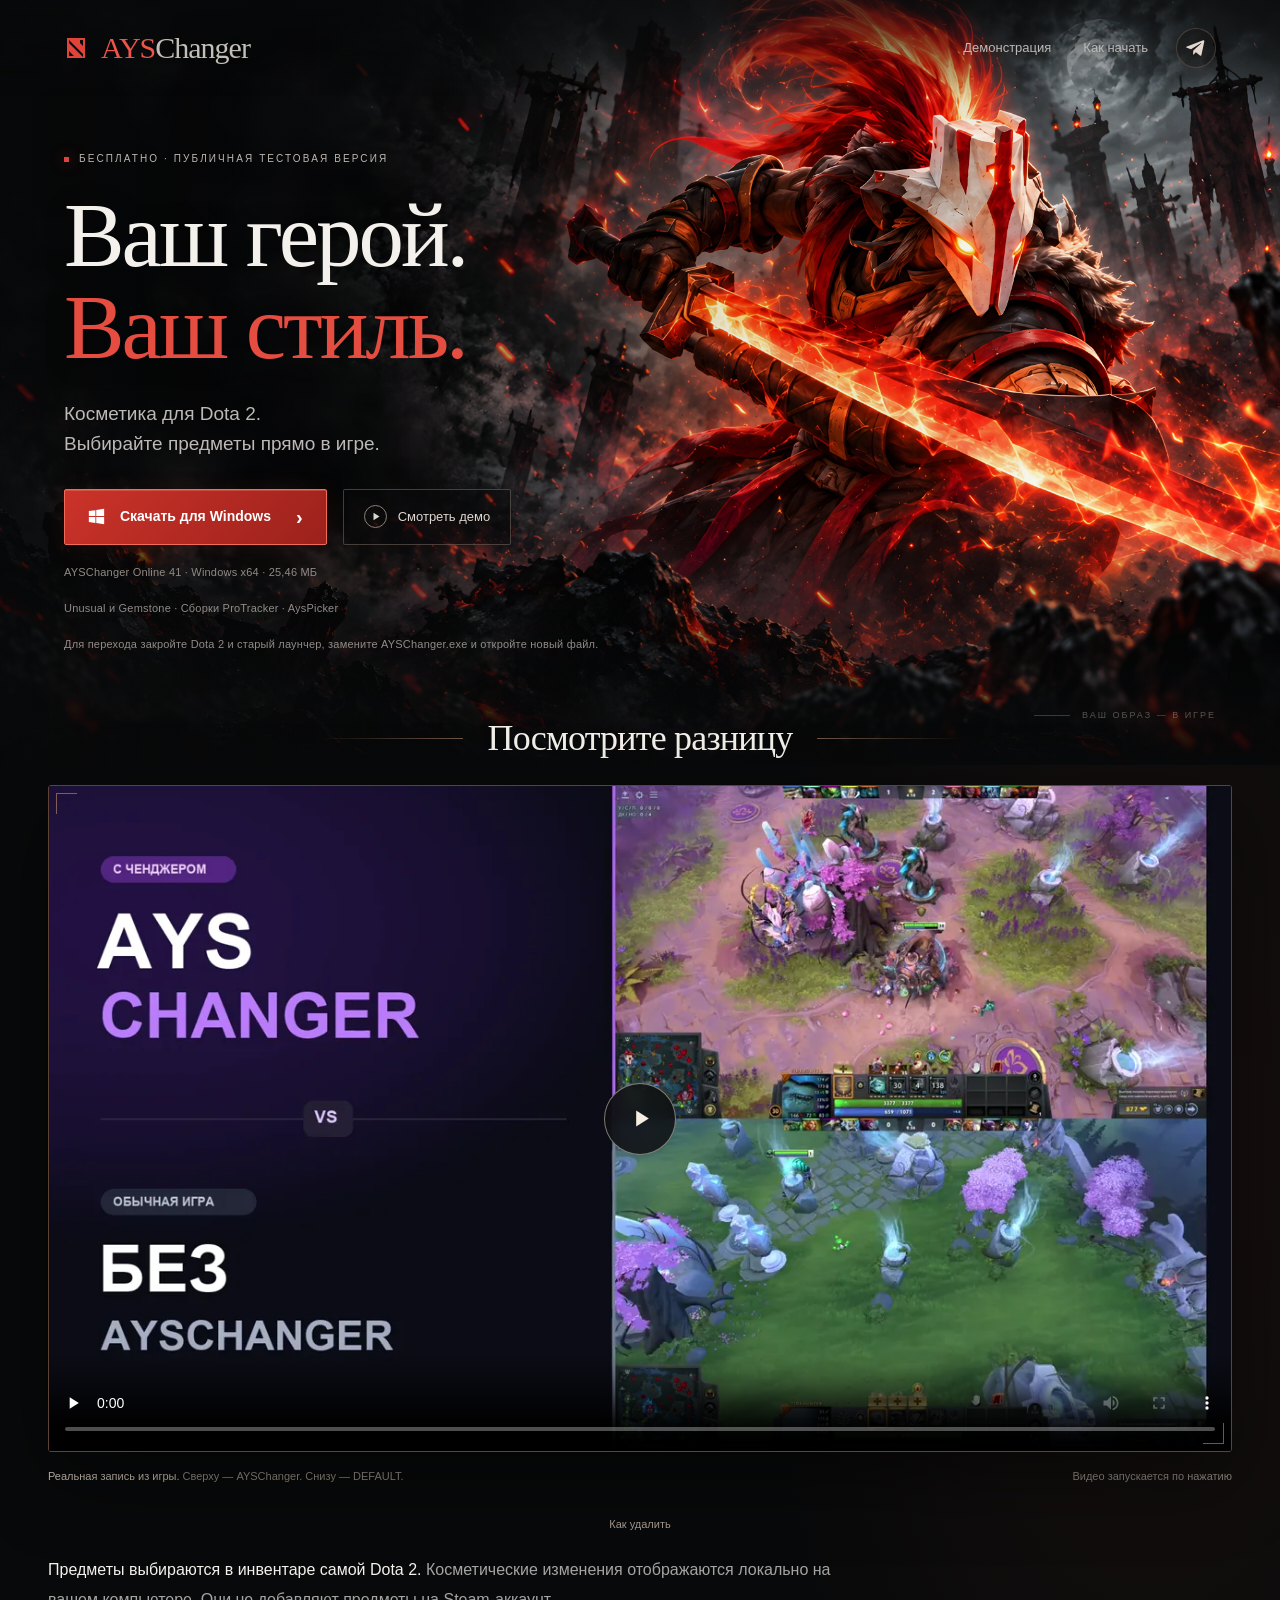
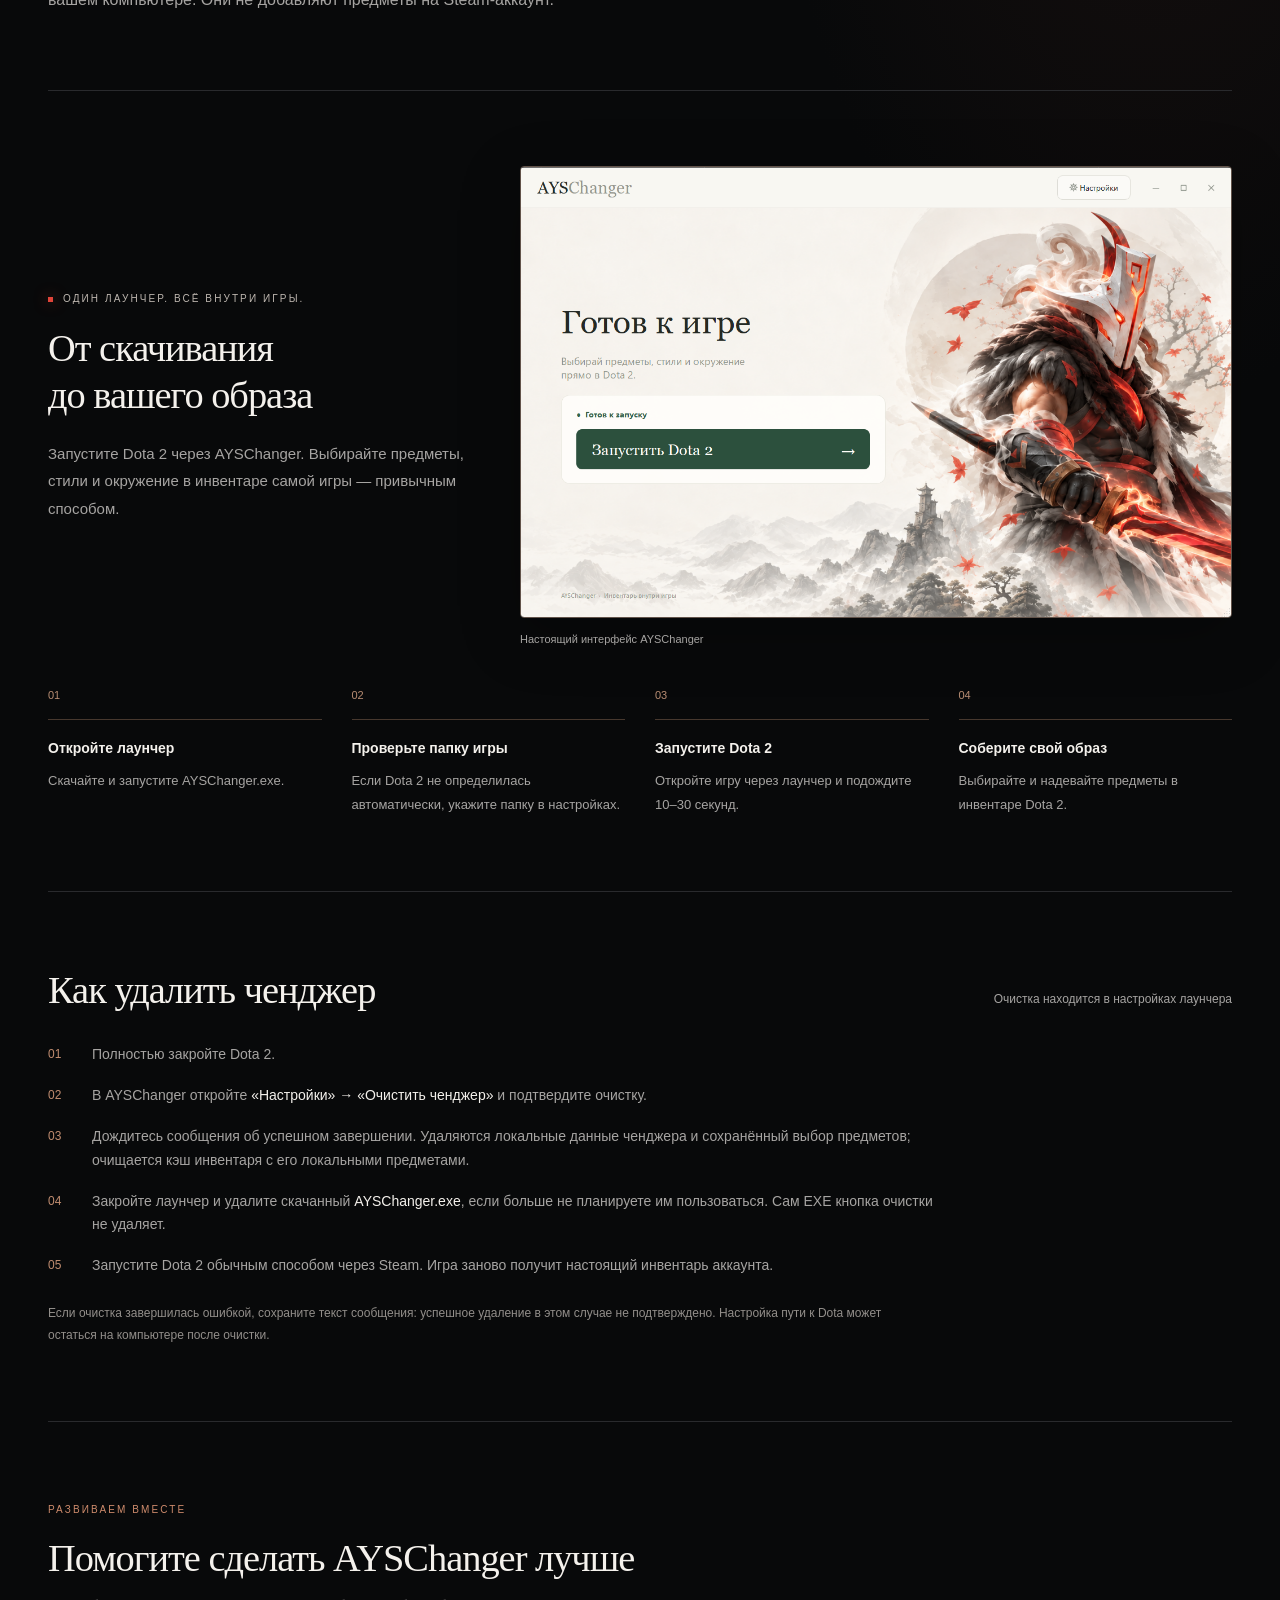
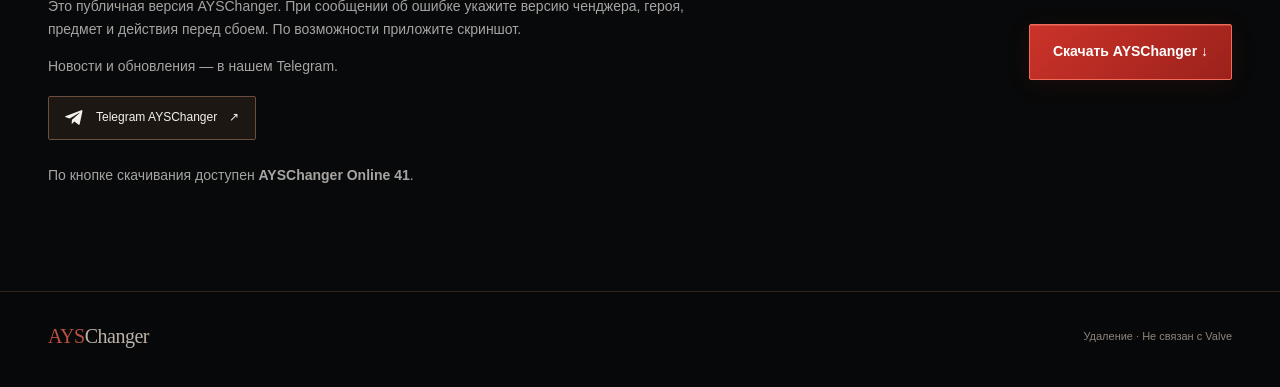
==== commit d79bca41: "Publish AYSChanger Online 41 download" ====
--- a/index.html
+++ b/index.html
@@ -25,8 +25,8 @@
         <div class="eyebrow"><span class="dot" aria-hidden="true"></span>Бесплатно · Публичная тестовая версия</div>
         <h1 id="hero-title"><span>Ваш герой.</span><em>Ваш стиль.</em></h1>
         <p class="intro">Косметика для Dota 2.<br>Выбирайте предметы прямо в игре.</p>
-        <div class="actions"><a class="button" href="https://github.com/regngod/AYSChanger/releases/download/online-v40/AYSChanger.exe"><svg viewBox="0 0 20 20" fill="currentColor" aria-hidden="true"><path d="M1 3.6 8.7 2.5v7H1zm8.7-1.2L19 1v8.5H9.7zM1 10.5h7.7v7L1 16.4zm8.7 0H19V19l-9.3-1.4z"/></svg>Скачать для Windows <span class="arrow" aria-hidden="true">›</span></a><a class="secondary" href="#demo"><span class="play-small" aria-hidden="true"><svg viewBox="0 0 10 12" fill="currentColor"><path d="m1 1 8 5-8 5z"/></svg></span>Смотреть демо</a></div>
-        <p class="download-meta">AYSChanger Online 40 · Windows x64 · 25,46 МБ</p>
+        <div class="actions"><a class="button" href="https://github.com/regngod/AYSChanger/releases/download/online-v41/AYSChanger.exe"><svg viewBox="0 0 20 20" fill="currentColor" aria-hidden="true"><path d="M1 3.6 8.7 2.5v7H1zm8.7-1.2L19 1v8.5H9.7zM1 10.5h7.7v7L1 16.4zm8.7 0H19V19l-9.3-1.4z"/></svg>Скачать для Windows <span class="arrow" aria-hidden="true">›</span></a><a class="secondary" href="#demo"><span class="play-small" aria-hidden="true"><svg viewBox="0 0 10 12" fill="currentColor"><path d="m1 1 8 5-8 5z"/></svg></span>Смотреть демо</a></div>
+        <p class="download-meta">AYSChanger Online 41 · Windows x64 · 25,46 МБ</p>
         <p class="download-meta">Unusual и Gemstone · Сборки ProTracker · AysPicker</p>
         <p class="download-meta">Для перехода закройте Dota 2 и старый лаунчер, замените AYSChanger.exe и откройте новый файл.</p>
       </div><span class="hero-bottom-note" aria-hidden="true">Ваш образ — в игре</span></div>
@@ -54,8 +54,8 @@
       <p class="fineprint">Если очистка завершилась ошибкой, сохраните текст сообщения: успешное удаление в этом случае не подтверждено. Настройка пути к Dota может остаться на компьютере после очистки.</p>
     </section>
     <section class="section closing" data-reveal>
-      <div><div class="eyebrow">Развиваем вместе</div><h2 style="margin-top:16px">Помогите сделать AYSChanger лучше</h2><p>Это публичная версия AYSChanger. При сообщении об ошибке укажите версию ченджера, героя, предмет и действия перед сбоем. По возможности приложите скриншот.</p><p>Новости и обновления — в нашем Telegram.</p><a class="outline-button telegram-cta" href="https://t.me/AysChanger" target="_blank" rel="noopener noreferrer"><svg viewBox="0 0 24 24" fill="currentColor" aria-hidden="true"><path d="m21.9 4.6-3.3 15.5c-.2 1.1-.9 1.3-1.8.8l-5-3.7-2.4 2.3c-.3.3-.5.5-1 .5l.4-5.1 9.3-8.4c.4-.4-.1-.6-.6-.3L6 13.4l-5-1.6c-1.1-.3-1.1-1.1.2-1.6l19.4-7.5c.9-.3 1.7.2 1.3 1.9Z"/></svg>Telegram AYSChanger <span aria-hidden="true">↗</span></a><p>По кнопке скачивания доступен <strong>AYSChanger Online 40</strong>.</p></div>
-      <a class="button" href="https://github.com/regngod/AYSChanger/releases/download/online-v40/AYSChanger.exe">Скачать AYSChanger ↓</a>
+      <div><div class="eyebrow">Развиваем вместе</div><h2 style="margin-top:16px">Помогите сделать AYSChanger лучше</h2><p>Это публичная версия AYSChanger. При сообщении об ошибке укажите версию ченджера, героя, предмет и действия перед сбоем. По возможности приложите скриншот.</p><p>Новости и обновления — в нашем Telegram.</p><a class="outline-button telegram-cta" href="https://t.me/AysChanger" target="_blank" rel="noopener noreferrer"><svg viewBox="0 0 24 24" fill="currentColor" aria-hidden="true"><path d="m21.9 4.6-3.3 15.5c-.2 1.1-.9 1.3-1.8.8l-5-3.7-2.4 2.3c-.3.3-.5.5-1 .5l.4-5.1 9.3-8.4c.4-.4-.1-.6-.6-.3L6 13.4l-5-1.6c-1.1-.3-1.1-1.1.2-1.6l19.4-7.5c.9-.3 1.7.2 1.3 1.9Z"/></svg>Telegram AYSChanger <span aria-hidden="true">↗</span></a><p>По кнопке скачивания доступен <strong>AYSChanger Online 41</strong>.</p></div>
+      <a class="button" href="https://github.com/regngod/AYSChanger/releases/download/online-v41/AYSChanger.exe">Скачать AYSChanger ↓</a>
     </section>
     </div>
   </main>
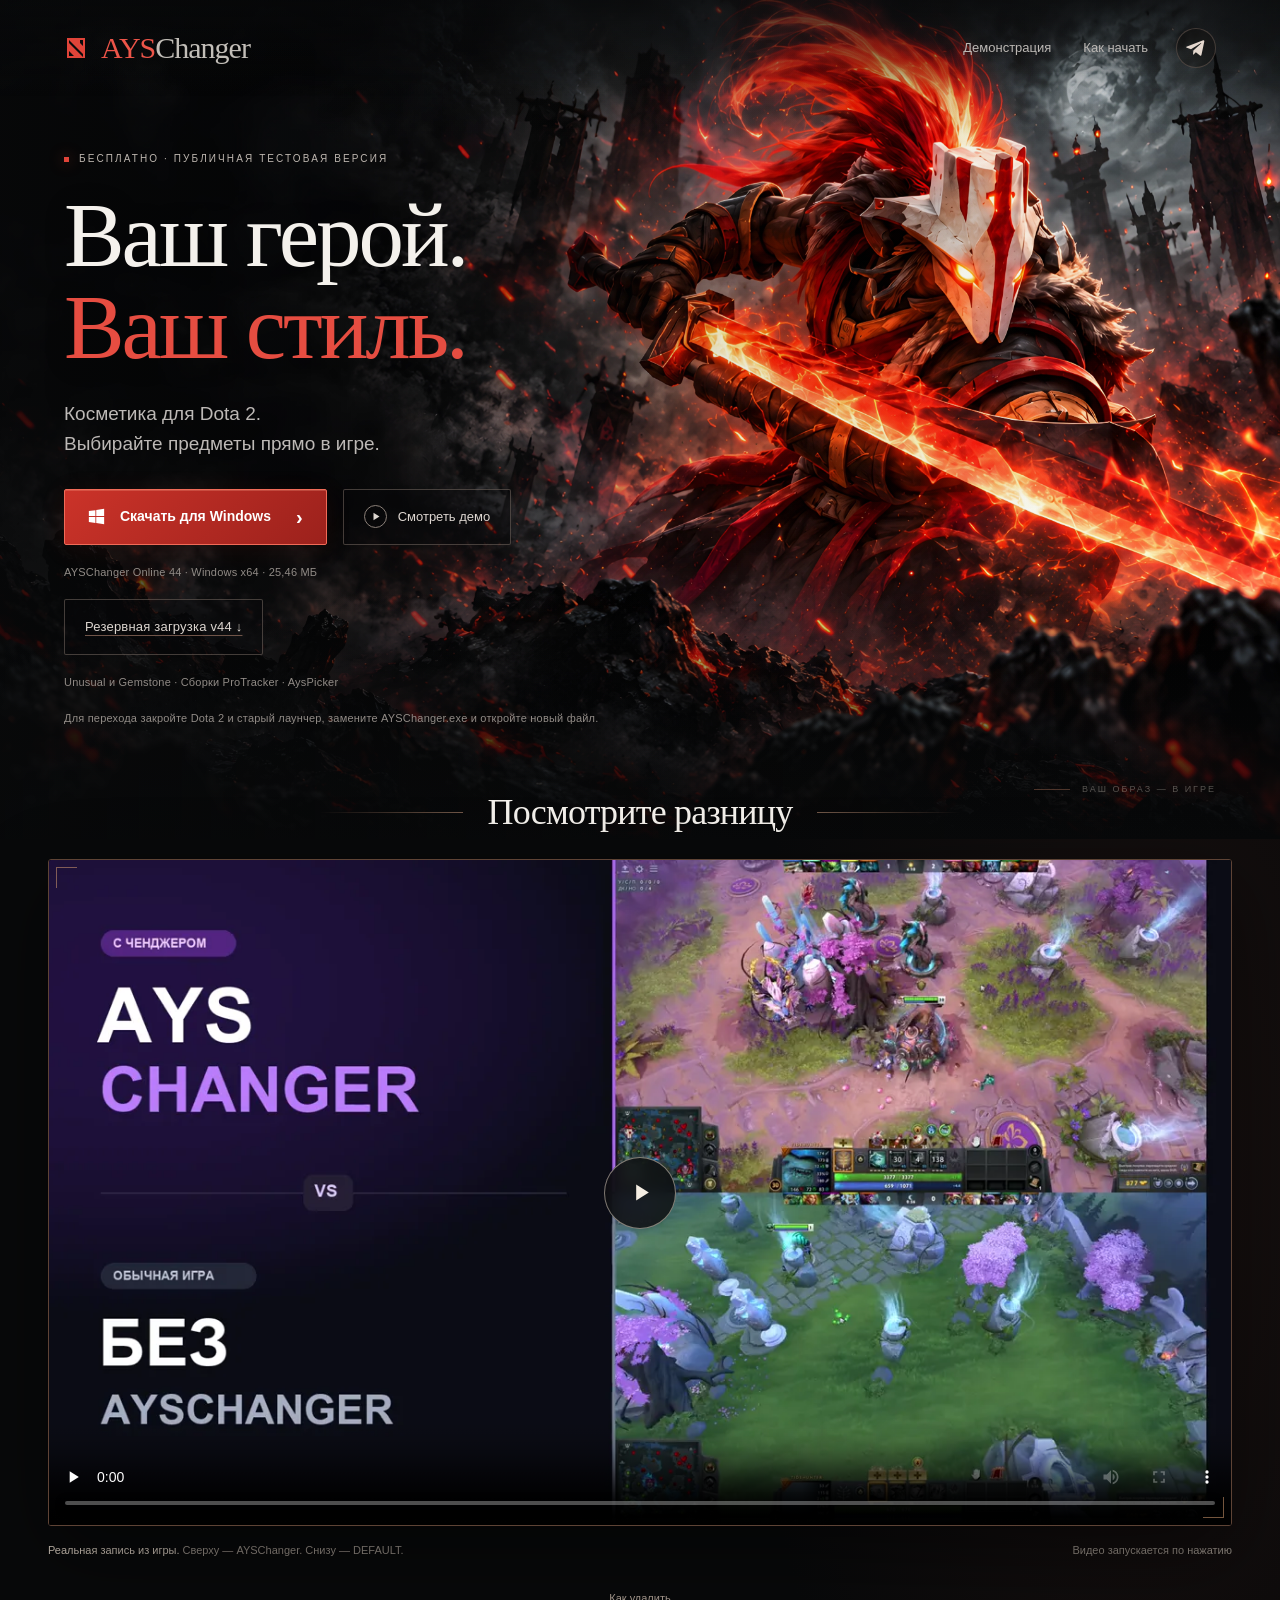
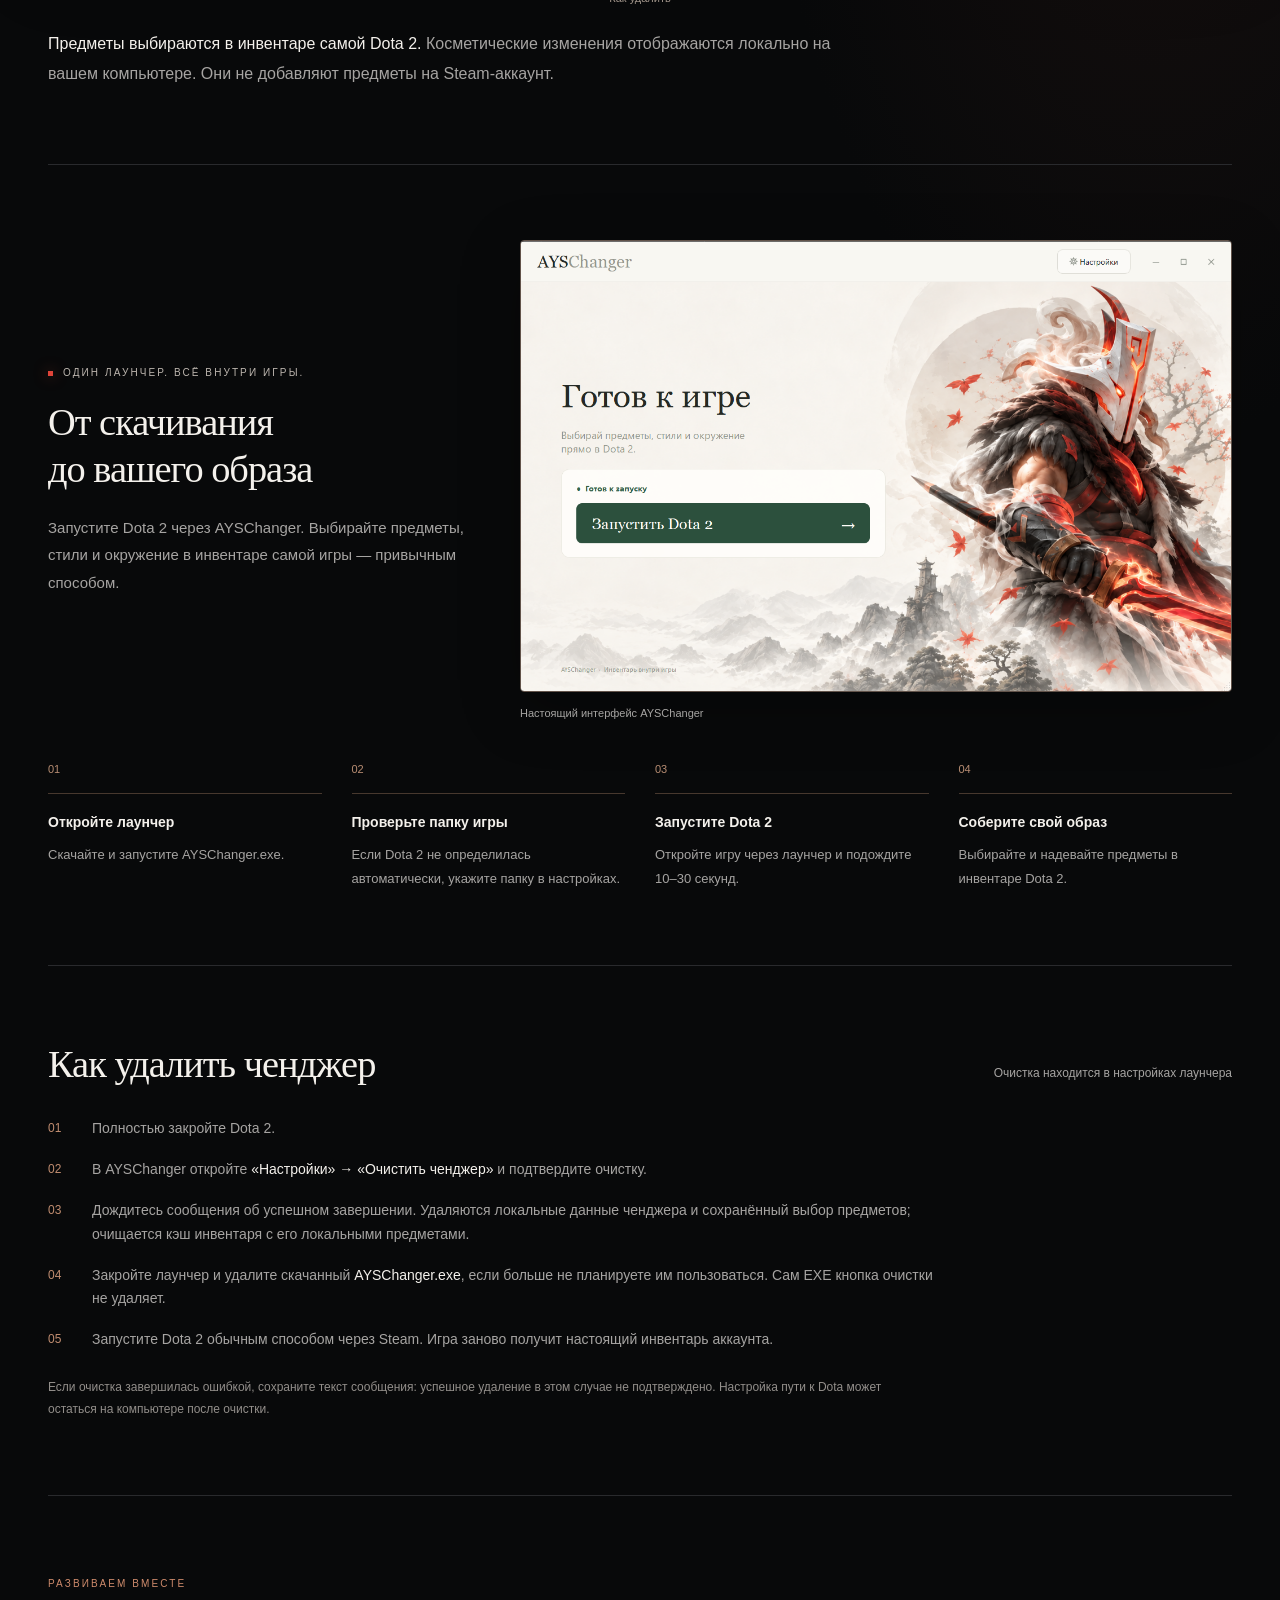
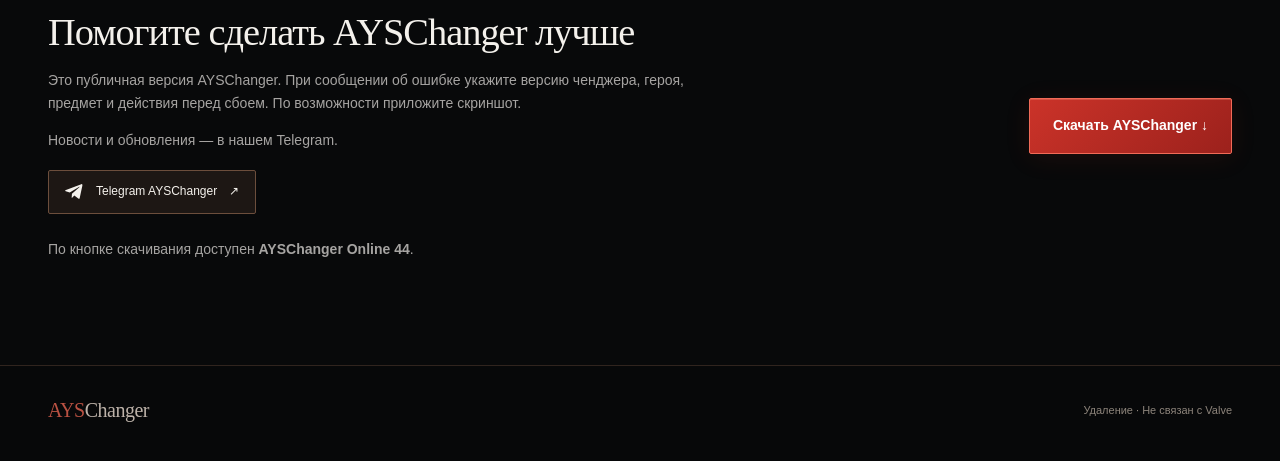
==== commit 4c2e5d69: "Offer direct backup download for AYSChanger v44" ====
--- a/index.html
+++ b/index.html
@@ -25,8 +25,9 @@
         <div class="eyebrow"><span class="dot" aria-hidden="true"></span>Бесплатно · Публичная тестовая версия</div>
         <h1 id="hero-title"><span>Ваш герой.</span><em>Ваш стиль.</em></h1>
         <p class="intro">Косметика для Dota 2.<br>Выбирайте предметы прямо в игре.</p>
-        <div class="actions"><a class="button" href="https://github.com/regngod/AYSChanger/releases/download/online-v41/AYSChanger.exe"><svg viewBox="0 0 20 20" fill="currentColor" aria-hidden="true"><path d="M1 3.6 8.7 2.5v7H1zm8.7-1.2L19 1v8.5H9.7zM1 10.5h7.7v7L1 16.4zm8.7 0H19V19l-9.3-1.4z"/></svg>Скачать для Windows <span class="arrow" aria-hidden="true">›</span></a><a class="secondary" href="#demo"><span class="play-small" aria-hidden="true"><svg viewBox="0 0 10 12" fill="currentColor"><path d="m1 1 8 5-8 5z"/></svg></span>Смотреть демо</a></div>
-        <p class="download-meta">AYSChanger Online 41 · Windows x64 · 25,46 МБ</p>
+        <div class="actions"><a class="button" href="https://github.com/regngod/AYSChanger/releases/download/online-v44/AYSChanger.exe"><svg viewBox="0 0 20 20" fill="currentColor" aria-hidden="true"><path d="M1 3.6 8.7 2.5v7H1zm8.7-1.2L19 1v8.5H9.7zM1 10.5h7.7v7L1 16.4zm8.7 0H19V19l-9.3-1.4z"/></svg>Скачать для Windows <span class="arrow" aria-hidden="true">›</span></a><a class="secondary" href="#demo"><span class="play-small" aria-hidden="true"><svg viewBox="0 0 10 12" fill="currentColor"><path d="m1 1 8 5-8 5z"/></svg></span>Смотреть демо</a></div>
+        <p class="download-meta">AYSChanger Online 44 · Windows x64 · 25,46 МБ</p>
+        <p class="download-meta"><a class="secondary" href="https://ayschanger-api-test.gcorecdn.com/downloads/launcher/c883ac0b517a9b456e7b23f0837d27660338b57bb95a0f24cf144647e269251b/AYSChanger.exe">Резервная загрузка v44 ↓</a></p>
         <p class="download-meta">Unusual и Gemstone · Сборки ProTracker · AysPicker</p>
         <p class="download-meta">Для перехода закройте Dota 2 и старый лаунчер, замените AYSChanger.exe и откройте новый файл.</p>
       </div><span class="hero-bottom-note" aria-hidden="true">Ваш образ — в игре</span></div>
@@ -54,8 +55,8 @@
       <p class="fineprint">Если очистка завершилась ошибкой, сохраните текст сообщения: успешное удаление в этом случае не подтверждено. Настройка пути к Dota может остаться на компьютере после очистки.</p>
     </section>
     <section class="section closing" data-reveal>
-      <div><div class="eyebrow">Развиваем вместе</div><h2 style="margin-top:16px">Помогите сделать AYSChanger лучше</h2><p>Это публичная версия AYSChanger. При сообщении об ошибке укажите версию ченджера, героя, предмет и действия перед сбоем. По возможности приложите скриншот.</p><p>Новости и обновления — в нашем Telegram.</p><a class="outline-button telegram-cta" href="https://t.me/AysChanger" target="_blank" rel="noopener noreferrer"><svg viewBox="0 0 24 24" fill="currentColor" aria-hidden="true"><path d="m21.9 4.6-3.3 15.5c-.2 1.1-.9 1.3-1.8.8l-5-3.7-2.4 2.3c-.3.3-.5.5-1 .5l.4-5.1 9.3-8.4c.4-.4-.1-.6-.6-.3L6 13.4l-5-1.6c-1.1-.3-1.1-1.1.2-1.6l19.4-7.5c.9-.3 1.7.2 1.3 1.9Z"/></svg>Telegram AYSChanger <span aria-hidden="true">↗</span></a><p>По кнопке скачивания доступен <strong>AYSChanger Online 41</strong>.</p></div>
-      <a class="button" href="https://github.com/regngod/AYSChanger/releases/download/online-v41/AYSChanger.exe">Скачать AYSChanger ↓</a>
+      <div><div class="eyebrow">Развиваем вместе</div><h2 style="margin-top:16px">Помогите сделать AYSChanger лучше</h2><p>Это публичная версия AYSChanger. При сообщении об ошибке укажите версию ченджера, героя, предмет и действия перед сбоем. По возможности приложите скриншот.</p><p>Новости и обновления — в нашем Telegram.</p><a class="outline-button telegram-cta" href="https://t.me/AysChanger" target="_blank" rel="noopener noreferrer"><svg viewBox="0 0 24 24" fill="currentColor" aria-hidden="true"><path d="m21.9 4.6-3.3 15.5c-.2 1.1-.9 1.3-1.8.8l-5-3.7-2.4 2.3c-.3.3-.5.5-1 .5l.4-5.1 9.3-8.4c.4-.4-.1-.6-.6-.3L6 13.4l-5-1.6c-1.1-.3-1.1-1.1.2-1.6l19.4-7.5c.9-.3 1.7.2 1.3 1.9Z"/></svg>Telegram AYSChanger <span aria-hidden="true">↗</span></a><p>По кнопке скачивания доступен <strong>AYSChanger Online 44</strong>.</p></div>
+      <a class="button" href="https://github.com/regngod/AYSChanger/releases/download/online-v44/AYSChanger.exe">Скачать AYSChanger ↓</a>
     </section>
     </div>
   </main>
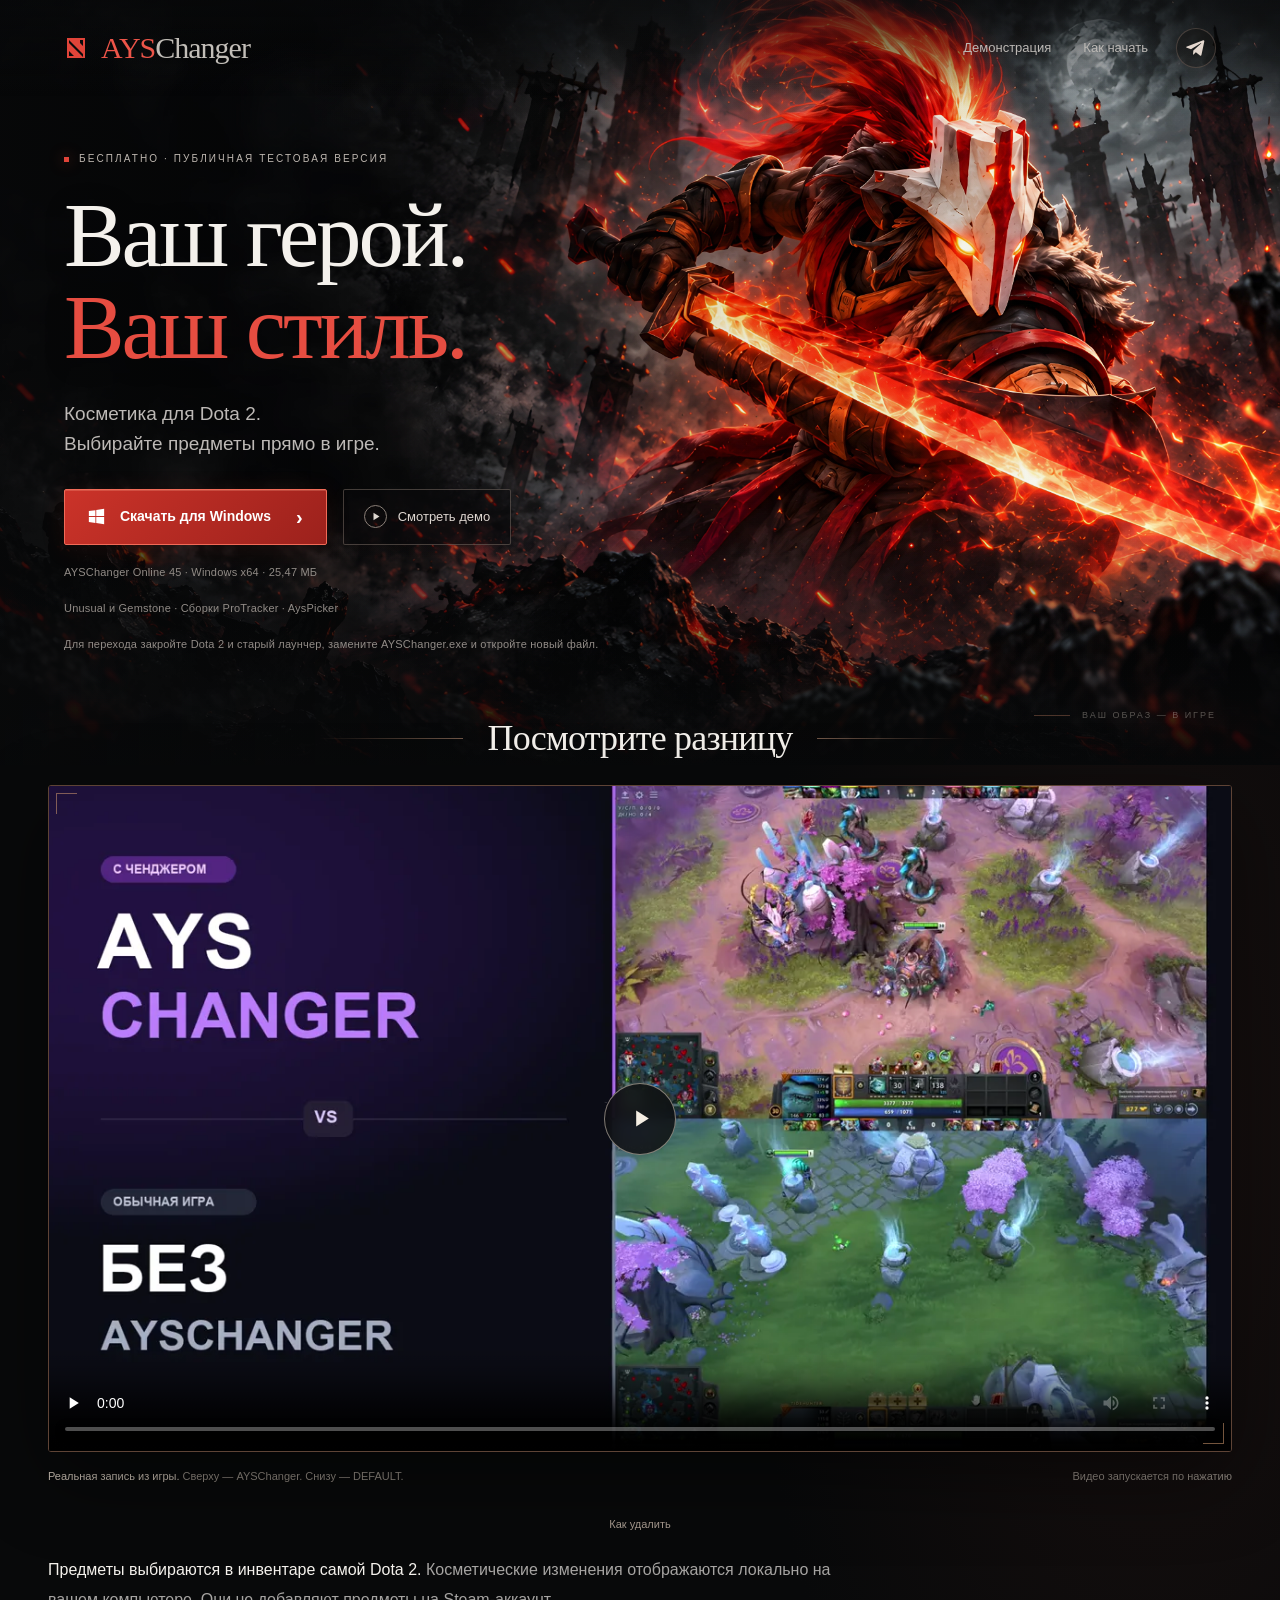
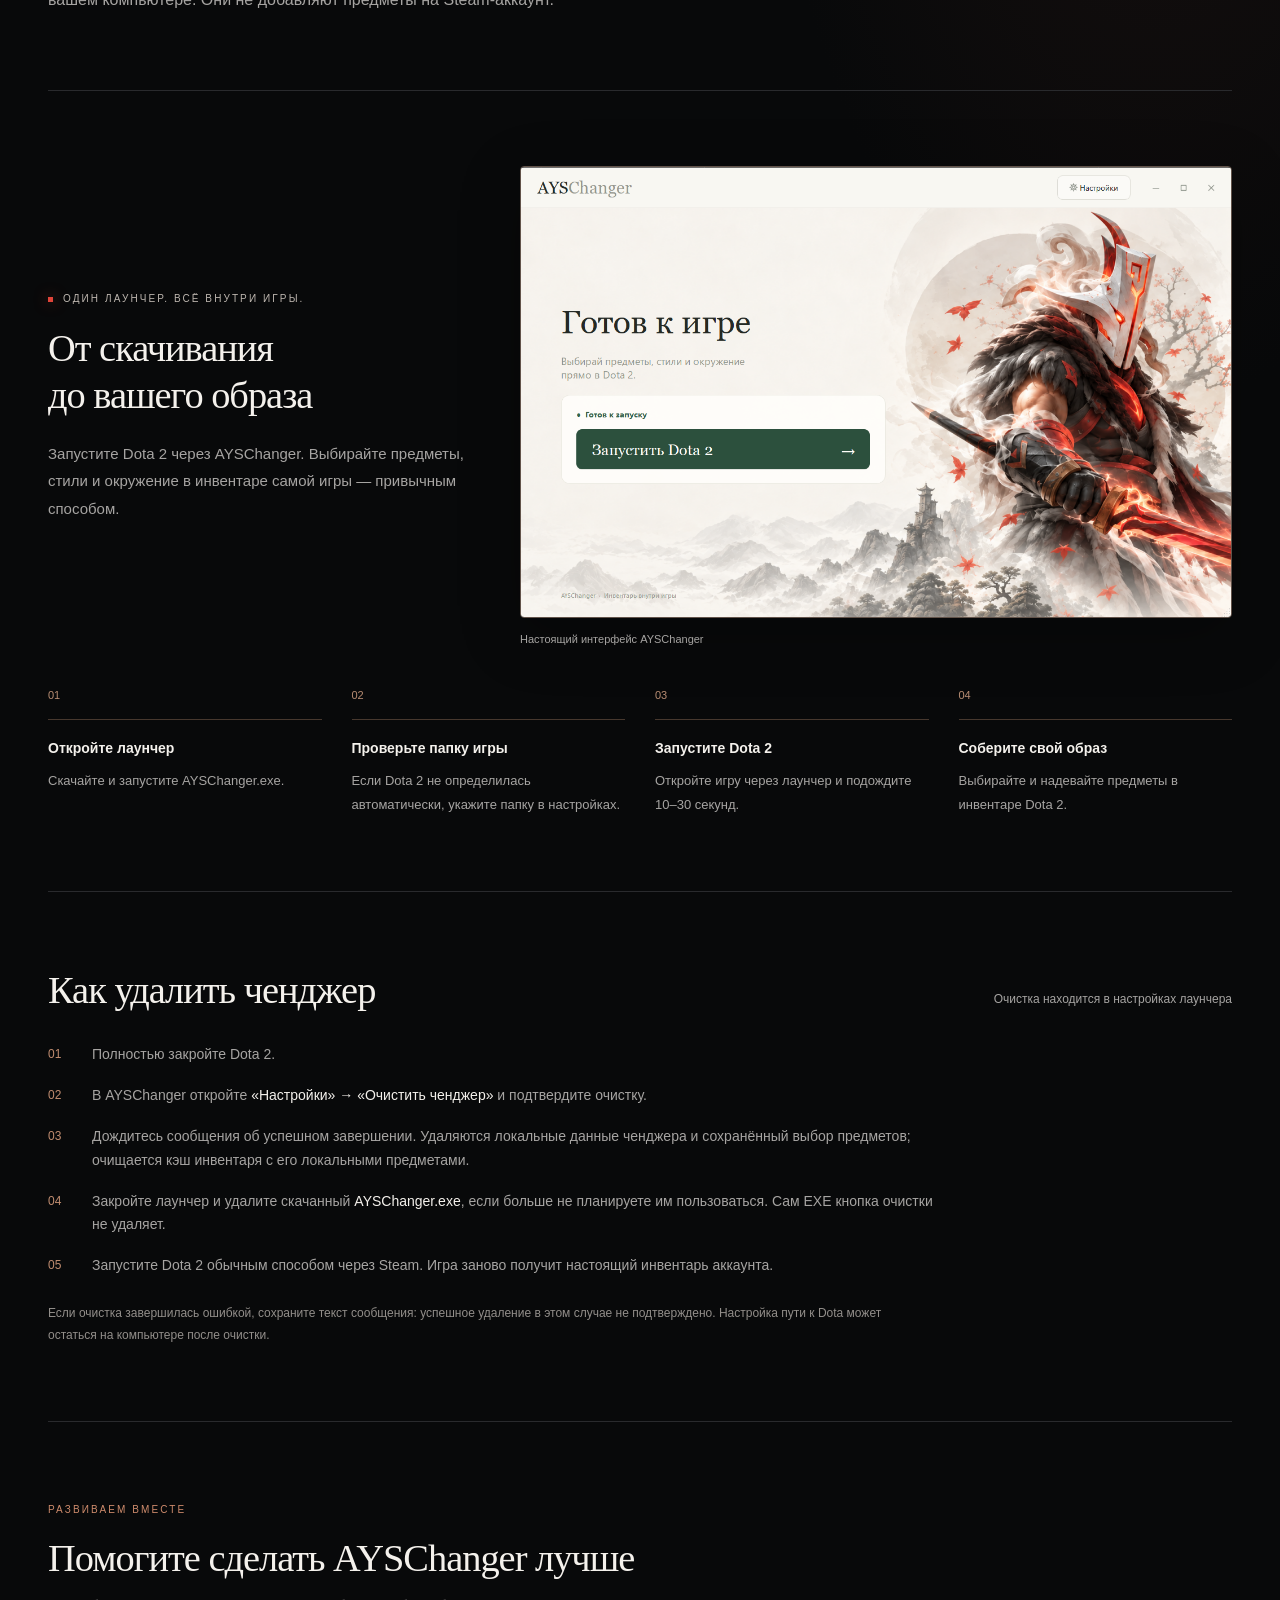
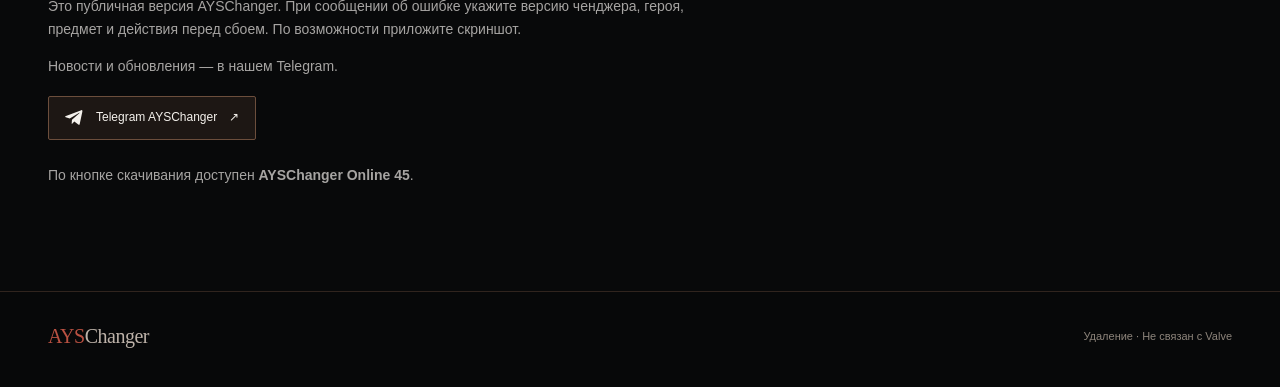
==== commit 7a209742: "Serve AYSChanger Online 45 directly from Gcore" ====
--- a/index.html
+++ b/index.html
@@ -25,9 +25,8 @@
         <div class="eyebrow"><span class="dot" aria-hidden="true"></span>Бесплатно · Публичная тестовая версия</div>
         <h1 id="hero-title"><span>Ваш герой.</span><em>Ваш стиль.</em></h1>
         <p class="intro">Косметика для Dota 2.<br>Выбирайте предметы прямо в игре.</p>
-        <div class="actions"><a class="button" href="https://github.com/regngod/AYSChanger/releases/download/online-v44/AYSChanger.exe"><svg viewBox="0 0 20 20" fill="currentColor" aria-hidden="true"><path d="M1 3.6 8.7 2.5v7H1zm8.7-1.2L19 1v8.5H9.7zM1 10.5h7.7v7L1 16.4zm8.7 0H19V19l-9.3-1.4z"/></svg>Скачать для Windows <span class="arrow" aria-hidden="true">›</span></a><a class="secondary" href="#demo"><span class="play-small" aria-hidden="true"><svg viewBox="0 0 10 12" fill="currentColor"><path d="m1 1 8 5-8 5z"/></svg></span>Смотреть демо</a></div>
-        <p class="download-meta">AYSChanger Online 44 · Windows x64 · 25,46 МБ</p>
-        <p class="download-meta"><a class="secondary" href="https://ayschanger-api-test.gcorecdn.com/downloads/launcher/c883ac0b517a9b456e7b23f0837d27660338b57bb95a0f24cf144647e269251b/AYSChanger.exe">Резервная загрузка v44 ↓</a></p>
+        <div class="actions"><a class="button" href="https://ayschanger-api-test.gcorecdn.com/downloads/launcher/67f138d9dbe56920146300149f946598639cac59d000dfc1f0e5b1d8160cb47c/AYSChanger.exe"><svg viewBox="0 0 20 20" fill="currentColor" aria-hidden="true"><path d="M1 3.6 8.7 2.5v7H1zm8.7-1.2L19 1v8.5H9.7zM1 10.5h7.7v7L1 16.4zm8.7 0H19V19l-9.3-1.4z"/></svg>Скачать для Windows <span class="arrow" aria-hidden="true">›</span></a><a class="secondary" href="#demo"><span class="play-small" aria-hidden="true"><svg viewBox="0 0 10 12" fill="currentColor"><path d="m1 1 8 5-8 5z"/></svg></span>Смотреть демо</a></div>
+        <p class="download-meta">AYSChanger Online 45 · Windows x64 · 25,47 МБ</p>
         <p class="download-meta">Unusual и Gemstone · Сборки ProTracker · AysPicker</p>
         <p class="download-meta">Для перехода закройте Dota 2 и старый лаунчер, замените AYSChanger.exe и откройте новый файл.</p>
       </div><span class="hero-bottom-note" aria-hidden="true">Ваш образ — в игре</span></div>
@@ -55,8 +54,7 @@
       <p class="fineprint">Если очистка завершилась ошибкой, сохраните текст сообщения: успешное удаление в этом случае не подтверждено. Настройка пути к Dota может остаться на компьютере после очистки.</p>
     </section>
     <section class="section closing" data-reveal>
-      <div><div class="eyebrow">Развиваем вместе</div><h2 style="margin-top:16px">Помогите сделать AYSChanger лучше</h2><p>Это публичная версия AYSChanger. При сообщении об ошибке укажите версию ченджера, героя, предмет и действия перед сбоем. По возможности приложите скриншот.</p><p>Новости и обновления — в нашем Telegram.</p><a class="outline-button telegram-cta" href="https://t.me/AysChanger" target="_blank" rel="noopener noreferrer"><svg viewBox="0 0 24 24" fill="currentColor" aria-hidden="true"><path d="m21.9 4.6-3.3 15.5c-.2 1.1-.9 1.3-1.8.8l-5-3.7-2.4 2.3c-.3.3-.5.5-1 .5l.4-5.1 9.3-8.4c.4-.4-.1-.6-.6-.3L6 13.4l-5-1.6c-1.1-.3-1.1-1.1.2-1.6l19.4-7.5c.9-.3 1.7.2 1.3 1.9Z"/></svg>Telegram AYSChanger <span aria-hidden="true">↗</span></a><p>По кнопке скачивания доступен <strong>AYSChanger Online 44</strong>.</p></div>
-      <a class="button" href="https://github.com/regngod/AYSChanger/releases/download/online-v44/AYSChanger.exe">Скачать AYSChanger ↓</a>
+      <div><div class="eyebrow">Развиваем вместе</div><h2 style="margin-top:16px">Помогите сделать AYSChanger лучше</h2><p>Это публичная версия AYSChanger. При сообщении об ошибке укажите версию ченджера, героя, предмет и действия перед сбоем. По возможности приложите скриншот.</p><p>Новости и обновления — в нашем Telegram.</p><a class="outline-button telegram-cta" href="https://t.me/AysChanger" target="_blank" rel="noopener noreferrer"><svg viewBox="0 0 24 24" fill="currentColor" aria-hidden="true"><path d="m21.9 4.6-3.3 15.5c-.2 1.1-.9 1.3-1.8.8l-5-3.7-2.4 2.3c-.3.3-.5.5-1 .5l.4-5.1 9.3-8.4c.4-.4-.1-.6-.6-.3L6 13.4l-5-1.6c-1.1-.3-1.1-1.1.2-1.6l19.4-7.5c.9-.3 1.7.2 1.3 1.9Z"/></svg>Telegram AYSChanger <span aria-hidden="true">↗</span></a><p>По кнопке скачивания доступен <strong>AYSChanger Online 45</strong>.</p></div>
     </section>
     </div>
   </main>
